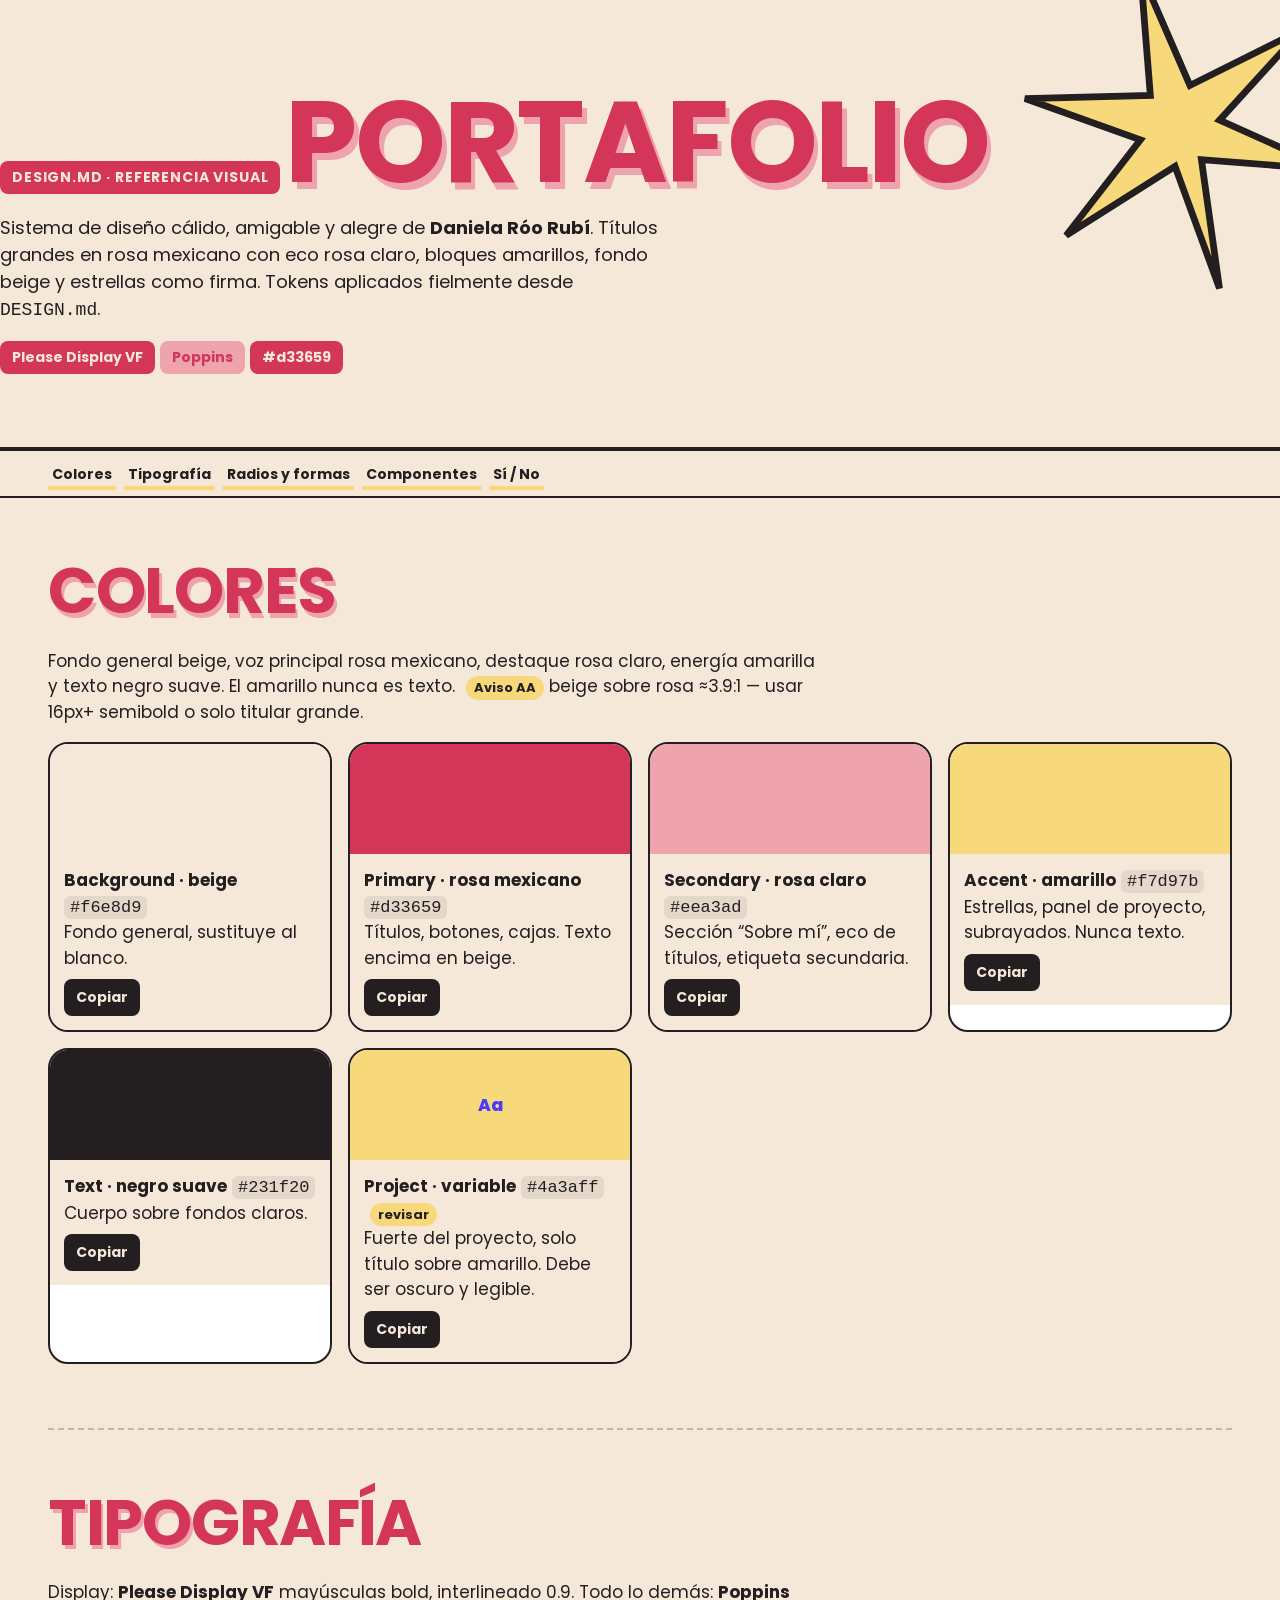
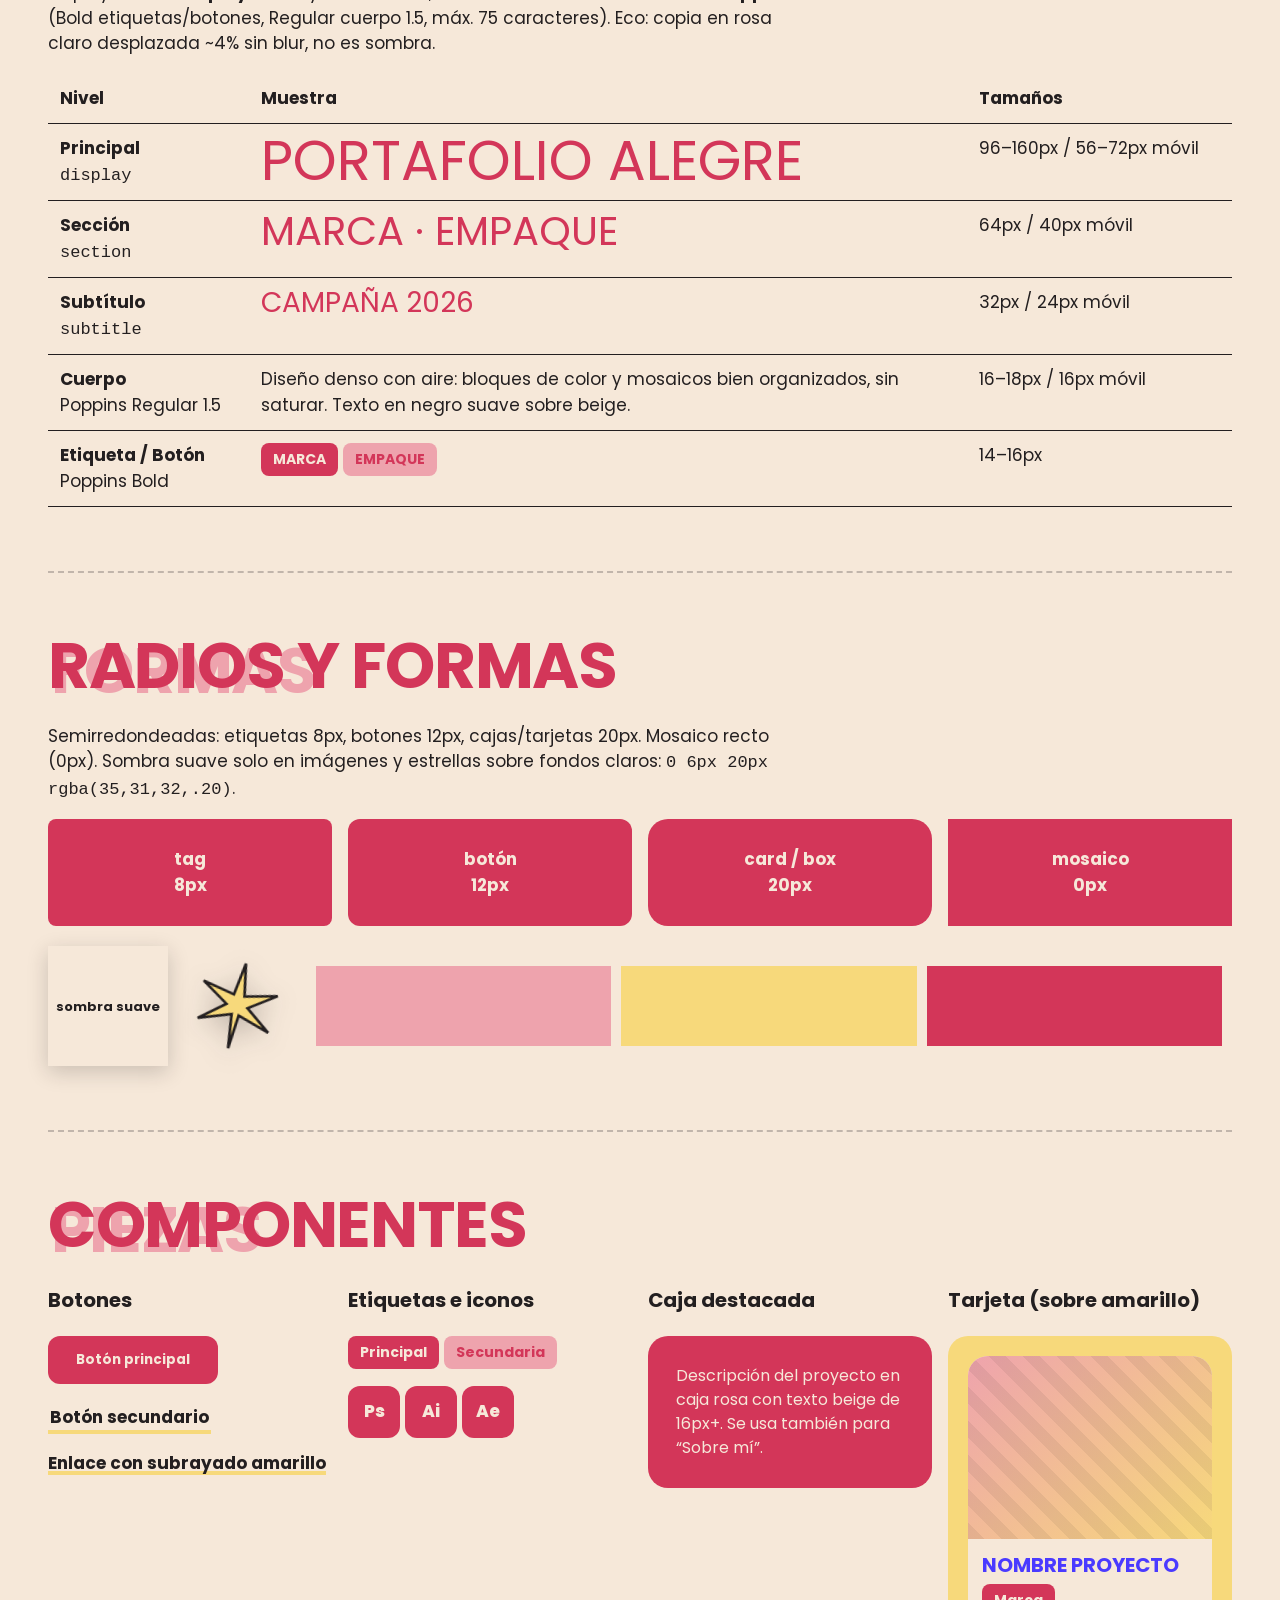
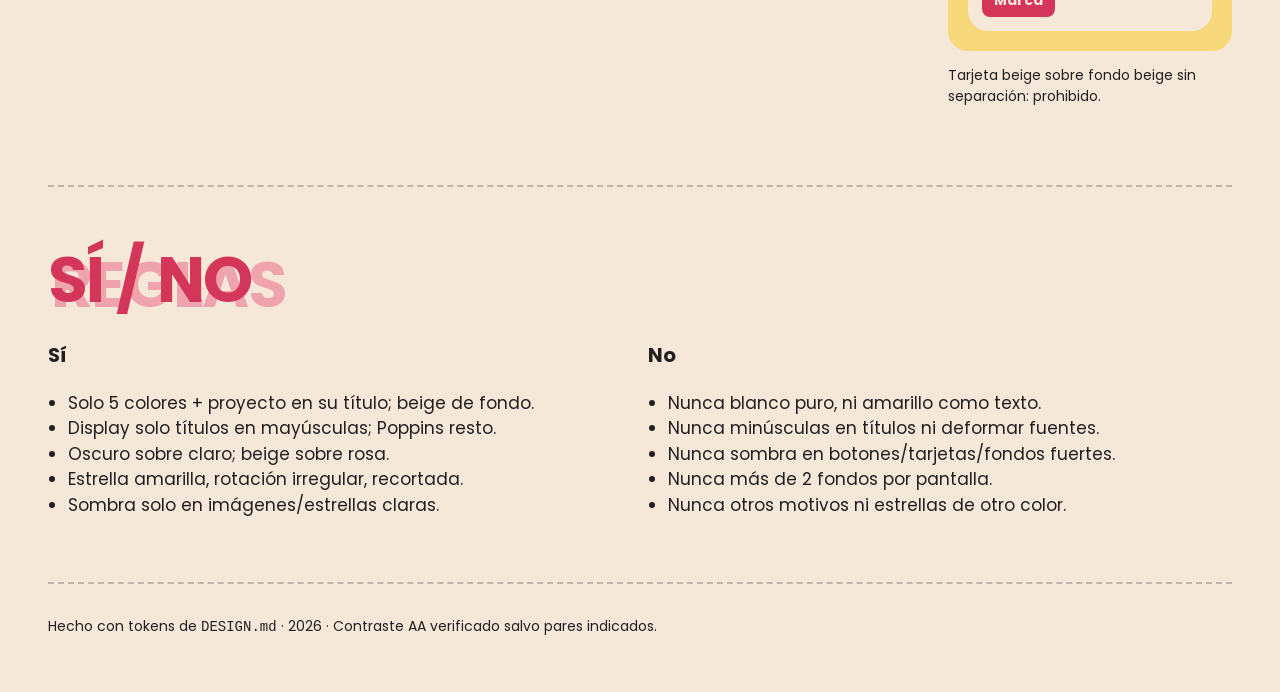
==== design.html @ c42171ff "Primer commit: publicar proyecto" ====
<!DOCTYPE html>
<html lang="es">
<head>
<meta charset="UTF-8">
<meta name="viewport" content="width=device-width, initial-scale=1.0">
<title>Sistema de diseño — Portafolio de Daniela Róo Rubí</title>
<meta name="description" content="Referencia visual del sistema de diseño: colores, tipografía, formas y componentes.">
<link rel="preconnect" href="https://fonts.googleapis.com">
<link rel="preconnect" href="https://fonts.gstatic.com" crossorigin>
<link href="https://fonts.googleapis.com/css2?family=Poppins:wght@400;500;700;800&display=swap" rel="stylesheet">
<style>
:root{
  --colors-background:#f6e8d9;
  --colors-primary:#d33659;
  --colors-secondary:#eea3ad;
  --colors-accent:#f7d97b;
  --colors-text:#231f20;
  --colors-on-primary:#f6e8d9;
  --colors-project:#4a3aff;
  --rounded-tag:8px;
  --rounded-button:12px;
  --rounded-card:20px;
  --rounded-box:20px;
  --shadow-soft:0 6px 20px rgba(35,31,32,.20);
  --font-display:"Please Display VF","Poppins","Arial Black",system-ui,sans-serif;
  --font-body:"Poppins",system-ui,sans-serif;
  --container:1280px;
  --gutter:16px;
}
*{box-sizing:border-box}
html{scroll-behavior:smooth}
body{
  margin:0;background:var(--colors-background);color:var(--colors-text);
  font-family:var(--font-body);font-size:17px;line-height:1.5;
}
.skip{position:absolute;left:-9999px;top:0;background:var(--colors-text);color:var(--colors-background);padding:10px 16px;z-index:99;border-radius:0 0 8px 0}
.skip:focus{left:0}
header.hero{position:relative;overflow:hidden;border-bottom:4px solid var(--colors-text)}
.wrap{max-width:var(--container);margin:0 auto;padding:0 48px}
@media(max-width:768px){.wrap{padding:0 18px}}
.hero-inner{padding:72px 0 56px;position:relative}
.eyebrow{display:inline-block;background:var(--colors-primary);color:var(--colors-on-primary);font-weight:700;font-size:14px;letter-spacing:.06em;text-transform:uppercase;padding:6px 12px;border-radius:var(--rounded-tag)}
h1.display,.display{
  font-family:var(--font-display);font-weight:700;text-transform:uppercase;
  letter-spacing:-.02em;line-height:.9;margin:18px 0 8px;
  font-size:clamp(56px,9vw,128px);color:var(--colors-primary);
  position:relative;display:inline-block;
}
.display[data-echo]::after{
  content:attr(data-echo);position:absolute;left:.04em;top:.06em;
  color:var(--colors-secondary);z-index:-1;aria-hidden:true;
}
.hero h1{z-index:1}
.hero-sub{max-width:60ch;margin:12px 0 0;font-size:18px}
.star-bg{position:absolute;right:-70px;top:-40px;width:340px;height:340px;pointer-events:none;transform:rotate(-14deg)}
@media(max-width:768px){.star-bg{width:180px;height:180px;right:-50px;top:-20px}}
nav.toc{position:sticky;top:0;z-index:20;background:var(--colors-background);border-bottom:2px solid var(--colors-text)}
nav.toc ul{display:flex;gap:8px;flex-wrap:wrap;list-style:none;margin:0;padding:10px 0}
nav.toc a{color:var(--colors-text);font-weight:700;font-size:14px;text-decoration:none;border-bottom:4px solid var(--colors-accent);padding:2px 4px}
nav.toc a:focus-visible,a:focus-visible,button:focus-visible{outline:2px solid var(--colors-text);outline-offset:2px}
main section{padding:64px 0;border-bottom:2px dashed rgba(35,31,32,.25)}
@media(max-width:768px){main section{padding:44px 0}}
h2.sec{font-family:var(--font-display);text-transform:uppercase;line-height:.9;letter-spacing:-.02em;color:var(--colors-primary);font-size:clamp(40px,6vw,64px);margin:0 0 12px;position:relative;display:inline-block}
h2.sec[data-echo]::after{content:attr(data-echo);position:absolute;left:.04em;top:.07em;color:var(--colors-secondary);z-index:-1}
.lead{max-width:70ch}
.grid{display:grid;gap:16px}
.colors-grid{grid-template-columns:repeat(auto-fit,minmax(240px,1fr))}
.swatch{border:2px solid var(--colors-text);border-radius:var(--rounded-card);overflow:hidden;background:#fff}
.swatch .chip{height:110px}
.swatch .meta{padding:14px;background:var(--colors-background)}
.swatch code{background:rgba(35,31,32,.08);padding:2px 6px;border-radius:6px}
.swatch button.copy{margin-top:8px;font:inherit;font-weight:700;font-size:14px;background:var(--colors-text);color:var(--colors-background);border:none;border-radius:8px;padding:8px 12px;cursor:pointer}
.badge{display:inline-block;font-size:13px;font-weight:700;padding:2px 8px;border-radius:20px;margin-left:6px}
.badge.ok{background:#d9f0d0}.badge.warn{background:var(--colors-accent)}
.type-table{width:100%;border-collapse:collapse;background:var(--colors-background)}
.type-table th,.type-table td{text-align:left;padding:12px;border-bottom:1px solid var(--colors-text);vertical-align:top}
.type-demo-display{font-family:var(--font-display);text-transform:uppercase;line-height:.9;color:var(--colors-primary)}
.radii{display:grid;grid-template-columns:repeat(auto-fit,minmax(160px,1fr));gap:16px}
.radius-card{background:var(--colors-primary);color:var(--colors-on-primary);padding:28px 16px;text-align:center;font-weight:700}
.btn{font-family:var(--font-body);font-weight:700;cursor:pointer;border:none;text-decoration:none;display:inline-block}
.btn-primary{background:var(--colors-primary);color:var(--colors-on-primary);padding:14px 28px;border-radius:var(--rounded-button);position:relative;transition:transform 200ms ease}
.btn-primary:hover{transform:scale(1.04)}
.btn-primary:active{transform:scale(.97)}
.btn-primary .mini-star{position:absolute;top:-14px;right:-12px;width:28px;height:28px;transform:scale(0) rotate(0deg);transition:transform 250ms cubic-bezier(.34,1.56,.64,1)}
.btn-primary:hover .mini-star,.btn-primary:focus-visible .mini-star{transform:scale(1) rotate(20deg)}
.btn-secondary{background:transparent;color:var(--colors-text);font-weight:700;box-shadow:inset 0 -4px 0 var(--colors-accent);padding:4px 2px;transition:box-shadow 200ms}
.btn-secondary:hover{box-shadow:inset 0 -1.4em 0 var(--colors-accent)}
.tag{display:inline-block;font-weight:700;font-size:14px;padding:6px 12px;border-radius:var(--rounded-tag)}
.tag-p{background:var(--colors-primary);color:var(--colors-on-primary)}
.tag-s{background:var(--colors-secondary);color:var(--colors-primary)}
.feature{background:var(--colors-primary);color:var(--colors-on-primary);border-radius:var(--rounded-box);padding:28px;font-size:16px}
.prog{display:inline-flex;align-items:center;justify-content:center;width:52px;height:52px;background:var(--colors-primary);color:var(--colors-on-primary);font-weight:800;border-radius:var(--rounded-button)}
.card-demo{background:var(--colors-accent);padding:20px;border-radius:var(--rounded-card)}
.project-card{background:var(--colors-background);border-radius:var(--rounded-card);overflow:hidden;max-width:360px}
.project-card .img{aspect-ratio:4/3;background:linear-gradient(135deg,var(--colors-secondary),var(--colors-accent));overflow:hidden}
.project-card .img span{display:block;width:100%;height:100%;background:repeating-linear-gradient(45deg,rgba(0,0,0,.06) 0 12px,transparent 12px 24px);transition:transform 200ms}
.project-card:hover .img span{transform:scale(1.03)}
.project-card h3{font-family:var(--font-display);text-transform:uppercase;margin:12px 14px 4px;color:var(--colors-project)}
.link-demo{color:var(--colors-text);text-decoration:none;box-shadow:inset 0 -4px 0 var(--colors-accent);font-weight:700}
.shadow-demo{width:120px;height:120px;background:var(--colors-background);box-shadow:var(--shadow-soft);display:grid;place-items:center;font-size:13px;font-weight:700}
.mosaic{display:grid;grid-template-columns:repeat(3,1fr);gap:10px;background:var(--colors-background);padding:10px}
.mosaic div{min-height:80px;background:var(--colors-secondary)}
.dodont{display:grid;grid-template-columns:1fr 1fr;gap:16px}
@media(max-width:768px){.dodont{grid-template-columns:1fr}.type-table thead{display:none}.type-table tr{display:block;margin-bottom:12px}.type-table td{display:block}}
.dodont ul{margin:0;padding-left:20px}
footer{padding:32px 0 64px;font-size:14px}
@media(prefers-reduced-motion:reduce){
  html{scroll-behavior:auto}
  *{transition:none!important;animation:none!important}
  .btn-primary .mini-star{transform:scale(1)}
}
</style>
</head>
<body>
<a class="skip" href="#contenido">Saltar al contenido</a>
<header class="hero">
  <svg class="star-bg" viewBox="0 0 100 100" aria-hidden="true"><path fill="#f7d97b" stroke="#231f20" stroke-width="2" d="M50 2 L56 38 L92 30 L62 50 L90 72 L54 60 L50 98 L46 60 L10 72 L38 50 L8 30 L44 38 Z"/></svg>
  <div class="wrap hero-inner">
    <span class="eyebrow">DESIGN.md · referencia visual</span>
    <h1 class="display" data-echo="PORTAFOLIO">Portafolio</h1>
    <p class="hero-sub">Sistema de diseño cálido, amigable y alegre de <strong>Daniela Róo Rubí</strong>. Títulos grandes en rosa mexicano con eco rosa claro, bloques amarillos, fondo beige y estrellas como firma. Tokens aplicados fielmente desde <code>DESIGN.md</code>.</p>
    <p><span class="tag tag-p">Please Display VF</span> <span class="tag tag-s">Poppins</span> <span class="tag tag-p">#d33659</span></p>
  </div>
</header>
<nav class="toc" aria-label="Secciones del sistema"><div class="wrap"><ul>
<li><a href="#colores">Colores</a></li>
<li><a href="#tipografia">Tipografía</a></li>
<li><a href="#formas">Radios y formas</a></li>
<li><a href="#componentes">Componentes</a></li>
<li><a href="#reglas">Sí / No</a></li>
</ul></div></nav>
<main id="contenido" class="wrap">
<section id="colores" aria-labelledby="t-colores">
<h2 class="sec" id="t-colores" data-echo="COLORES">Colores</h2>
<p class="lead">Fondo general beige, voz principal rosa mexicano, destaque rosa claro, energía amarilla y texto negro suave. El amarillo nunca es texto. <span class="badge warn">Aviso AA</span> beige sobre rosa ≈3.9:1 — usar 16px+ semibold o solo titular grande.</p>
<div class="grid colors-grid">
<article class="swatch"><div class="chip" style="background:#f6e8d9"></div><div class="meta"><strong>Background · beige</strong> <code>#f6e8d9</code><br>Fondo general, sustituye al blanco.<br><button class="copy" data-hex="#f6e8d9">Copiar</button></div></article>
<article class="swatch"><div class="chip" style="background:#d33659"></div><div class="meta"><strong>Primary · rosa mexicano</strong> <code>#d33659</code><br>Títulos, botones, cajas. Texto encima en beige.<br><button class="copy" data-hex="#d33659">Copiar</button></div></article>
<article class="swatch"><div class="chip" style="background:#eea3ad"></div><div class="meta"><strong>Secondary · rosa claro</strong> <code>#eea3ad</code><br>Sección “Sobre mí”, eco de títulos, etiqueta secundaria.<br><button class="copy" data-hex="#eea3ad">Copiar</button></div></article>
<article class="swatch"><div class="chip" style="background:#f7d97b"></div><div class="meta"><strong>Accent · amarillo</strong> <code>#f7d97b</code><br>Estrellas, panel de proyecto, subrayados. Nunca texto.<br><button class="copy" data-hex="#f7d97b">Copiar</button></div></article>
<article class="swatch"><div class="chip" style="background:#231f20"></div><div class="meta"><strong>Text · negro suave</strong> <code>#231f20</code><br>Cuerpo sobre fondos claros.<br><button class="copy" data-hex="#231f20">Copiar</button></div></article>
<article class="swatch"><div class="chip" style="background:#f7d97b;color:#4a3aff;display:grid;place-items:center;font-weight:800">Aa</div><div class="meta"><strong>Project · variable</strong> <code>#4a3aff</code> <span class="badge warn">revisar</span><br>Fuerte del proyecto, solo título sobre amarillo. Debe ser oscuro y legible.<br><button class="copy" data-hex="#4a3aff">Copiar</button></div></article>
</div>
</section>
<section id="tipografia" aria-labelledby="t-tipo">
<h2 class="sec" id="t-tipo" data-echo="TIPO">Tipografía</h2>
<p class="lead">Display: <strong>Please Display VF</strong> mayúsculas bold, interlineado 0.9. Todo lo demás: <strong>Poppins</strong> (Bold etiquetas/botones, Regular cuerpo 1.5, máx. 75 caracteres). Eco: copia en rosa claro desplazada ~4% sin blur, no es sombra.</p>
<table class="type-table">
<thead><tr><th>Nivel</th><th>Muestra</th><th>Tamaños</th></tr></thead>
<tbody>
<tr><td><strong>Principal</strong><br><code>display</code></td><td class="type-demo-display" style="font-size:56px">Portafolio alegre</td><td>96–160px / 56–72px móvil</td></tr>
<tr><td><strong>Sección</strong><br><code>section</code></td><td class="type-demo-display" style="font-size:40px">Marca · Empaque</td><td>64px / 40px móvil</td></tr>
<tr><td><strong>Subtítulo</strong><br><code>subtitle</code></td><td class="type-demo-display" style="font-size:28px">Campaña 2026</td><td>32px / 24px móvil</td></tr>
<tr><td><strong>Cuerpo</strong><br>Poppins Regular 1.5</td><td style="max-width:60ch">Diseño denso con aire: bloques de color y mosaicos bien organizados, sin saturar. Texto en negro suave sobre beige.</td><td>16–18px / 16px móvil</td></tr>
<tr><td><strong>Etiqueta / Botón</strong><br>Poppins Bold</td><td><span class="tag tag-p">MARCA</span> <span class="tag tag-s">EMPAQUE</span></td><td>14–16px</td></tr>
</tbody>
</table>
</section>
<section id="formas" aria-labelledby="t-formas">
<h2 class="sec" id="t-formas" data-echo="FORMAS">Radios y formas</h2>
<p class="lead">Semirredondeadas: etiquetas 8px, botones 12px, cajas/tarjetas 20px. Mosaico recto (0px). Sombra suave solo en imágenes y estrellas sobre fondos claros: <code>0 6px 20px rgba(35,31,32,.20)</code>.</p>
<div class="radii">
<div class="radius-card" style="border-radius:8px">tag<br>8px</div>
<div class="radius-card" style="border-radius:12px">botón<br>12px</div>
<div class="radius-card" style="border-radius:20px">card / box<br>20px</div>
<div class="radius-card" style="border-radius:0">mosaico<br>0px</div>
</div>
<div style="display:flex;gap:24px;flex-wrap:wrap;margin-top:20px;align-items:center">
<div class="shadow-demo">sombra suave</div>
<svg width="90" height="90" viewBox="0 0 100 100" role="img" aria-label="Estrella amarilla, único motivo" style="transform:rotate(12deg);filter:drop-shadow(0 6px 12px rgba(35,31,32,.25))"><path fill="#f7d97b" stroke="#231f20" stroke-width="3" d="M50 2 L56 38 L92 30 L62 50 L90 72 L54 60 L50 98 L46 60 L10 72 L38 50 L8 30 L44 38 Z"/></svg>
<div class="mosaic" style="flex:1;min-width:220px" aria-hidden="true"><div></div><div style="background:#f7d97b"></div><div style="background:#d33659"></div></div>
</div>
</section>
<section id="componentes" aria-labelledby="t-comp">
<h2 class="sec" id="t-comp" data-echo="PIEZAS">Componentes</h2>
<div class="grid" style="grid-template-columns:repeat(auto-fit,minmax(280px,1fr))">
<div>
<h3>Botones</h3>
<p><button class="btn btn-primary">Botón principal<svg class="mini-star" viewBox="0 0 100 100" aria-hidden="true"><path fill="#f7d97b" stroke="#231f20" stroke-width="6" d="M50 2 L56 38 L92 30 L62 50 L90 72 L54 60 L50 98 L46 60 L10 72 L38 50 L8 30 L44 38 Z"/></svg></button></p>
<p><a class="btn btn-secondary" href="#componentes">Botón secundario</a></p>
<p><a class="link-demo" href="#componentes">Enlace con subrayado amarillo</a></p>
</div>
<div>
<h3>Etiquetas e iconos</h3>
<p><span class="tag tag-p">Principal</span> <span class="tag tag-s">Secundaria</span></p>
<p><span class="prog" title="Photoshop">Ps</span> <span class="prog" title="Illustrator">Ai</span> <span class="prog" title="After Effects">Ae</span></p>
</div>
<div>
<h3>Caja destacada</h3>
<div class="feature">Descripción del proyecto en caja rosa con texto beige de 16px+. Se usa también para “Sobre mí”.</div>
</div>
<div>
<h3>Tarjeta (sobre amarillo)</h3>
<div class="card-demo"><article class="project-card"><div class="img"><span></span></div><h3>Nombre proyecto</h3><p style="margin:0 14px 14px"><span class="tag tag-p">Marca</span></p></article></div>
<p style="font-size:14px">Tarjeta beige sobre fondo beige sin separación: prohibido.</p>
</div>
</div>
</section>
<section id="reglas" aria-labelledby="t-reglas">
<h2 class="sec" id="t-reglas" data-echo="REGLAS">Sí / No</h2>
<div class="dodont">
<div><h3>Sí</h3><ul>
<li>Solo 5 colores + proyecto en su título; beige de fondo.</li>
<li>Display solo títulos en mayúsculas; Poppins resto.</li>
<li>Oscuro sobre claro; beige sobre rosa.</li>
<li>Estrella amarilla, rotación irregular, recortada.</li>
<li>Sombra solo en imágenes/estrellas claras.</li>
</ul></div>
<div><h3>No</h3><ul>
<li>Nunca blanco puro, ni amarillo como texto.</li>
<li>Nunca minúsculas en títulos ni deformar fuentes.</li>
<li>Nunca sombra en botones/tarjetas/fondos fuertes.</li>
<li>Nunca más de 2 fondos por pantalla.</li>
<li>Nunca otros motivos ni estrellas de otro color.</li>
</ul></div>
</div>
</section>
</main>
<footer><div class="wrap">Hecho con tokens de <code>DESIGN.md</code> · <span id="year"></span> · Contraste AA verificado salvo pares indicados.</div></footer>
<script>
document.getElementById('year').textContent = new Date().getFullYear();
document.querySelectorAll('.copy').forEach(function(b){
  b.addEventListener('click', async function(){
    var hex = b.getAttribute('data-hex');
    try{ await navigator.clipboard.writeText(hex); b.textContent = 'Copiado '+hex; }
    catch(e){ b.textContent = hex; }
    setTimeout(function(){ b.textContent='Copiar'; },1500);
  });
});
</script>
</body>
</html>
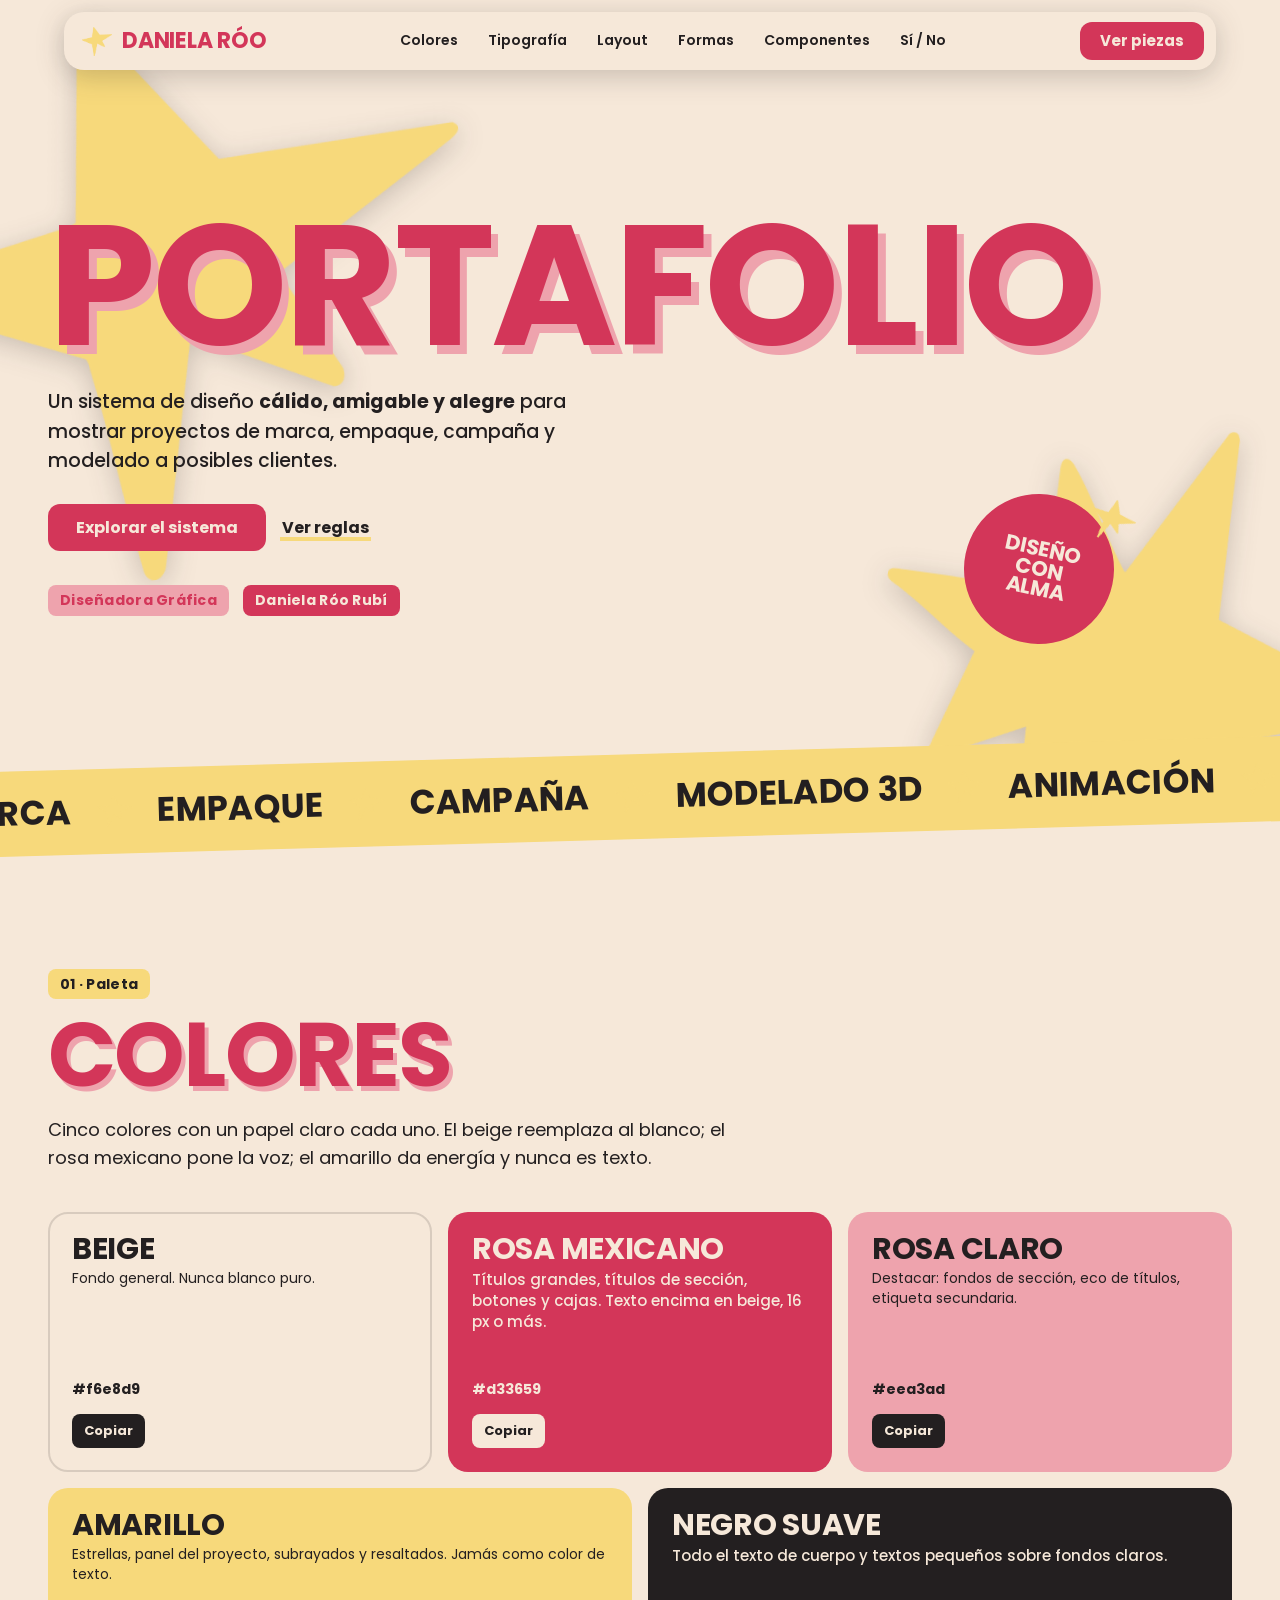
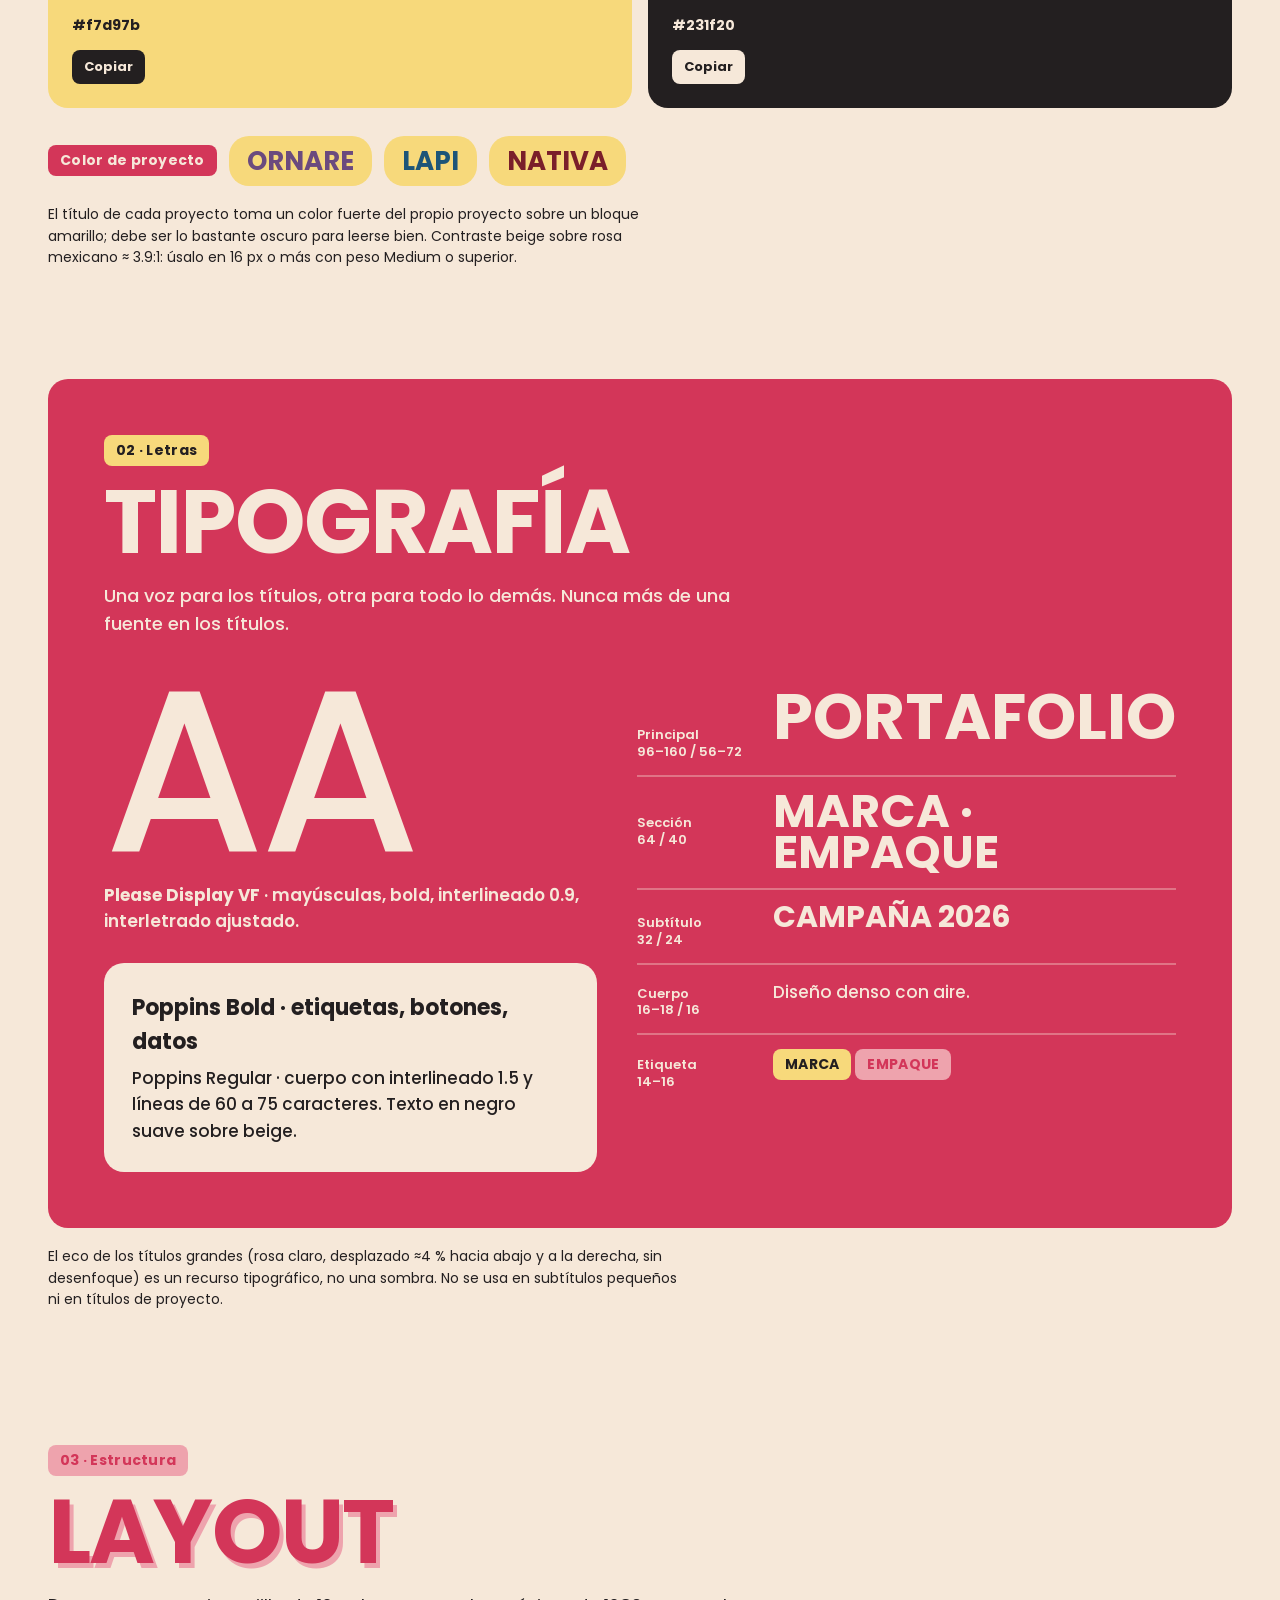
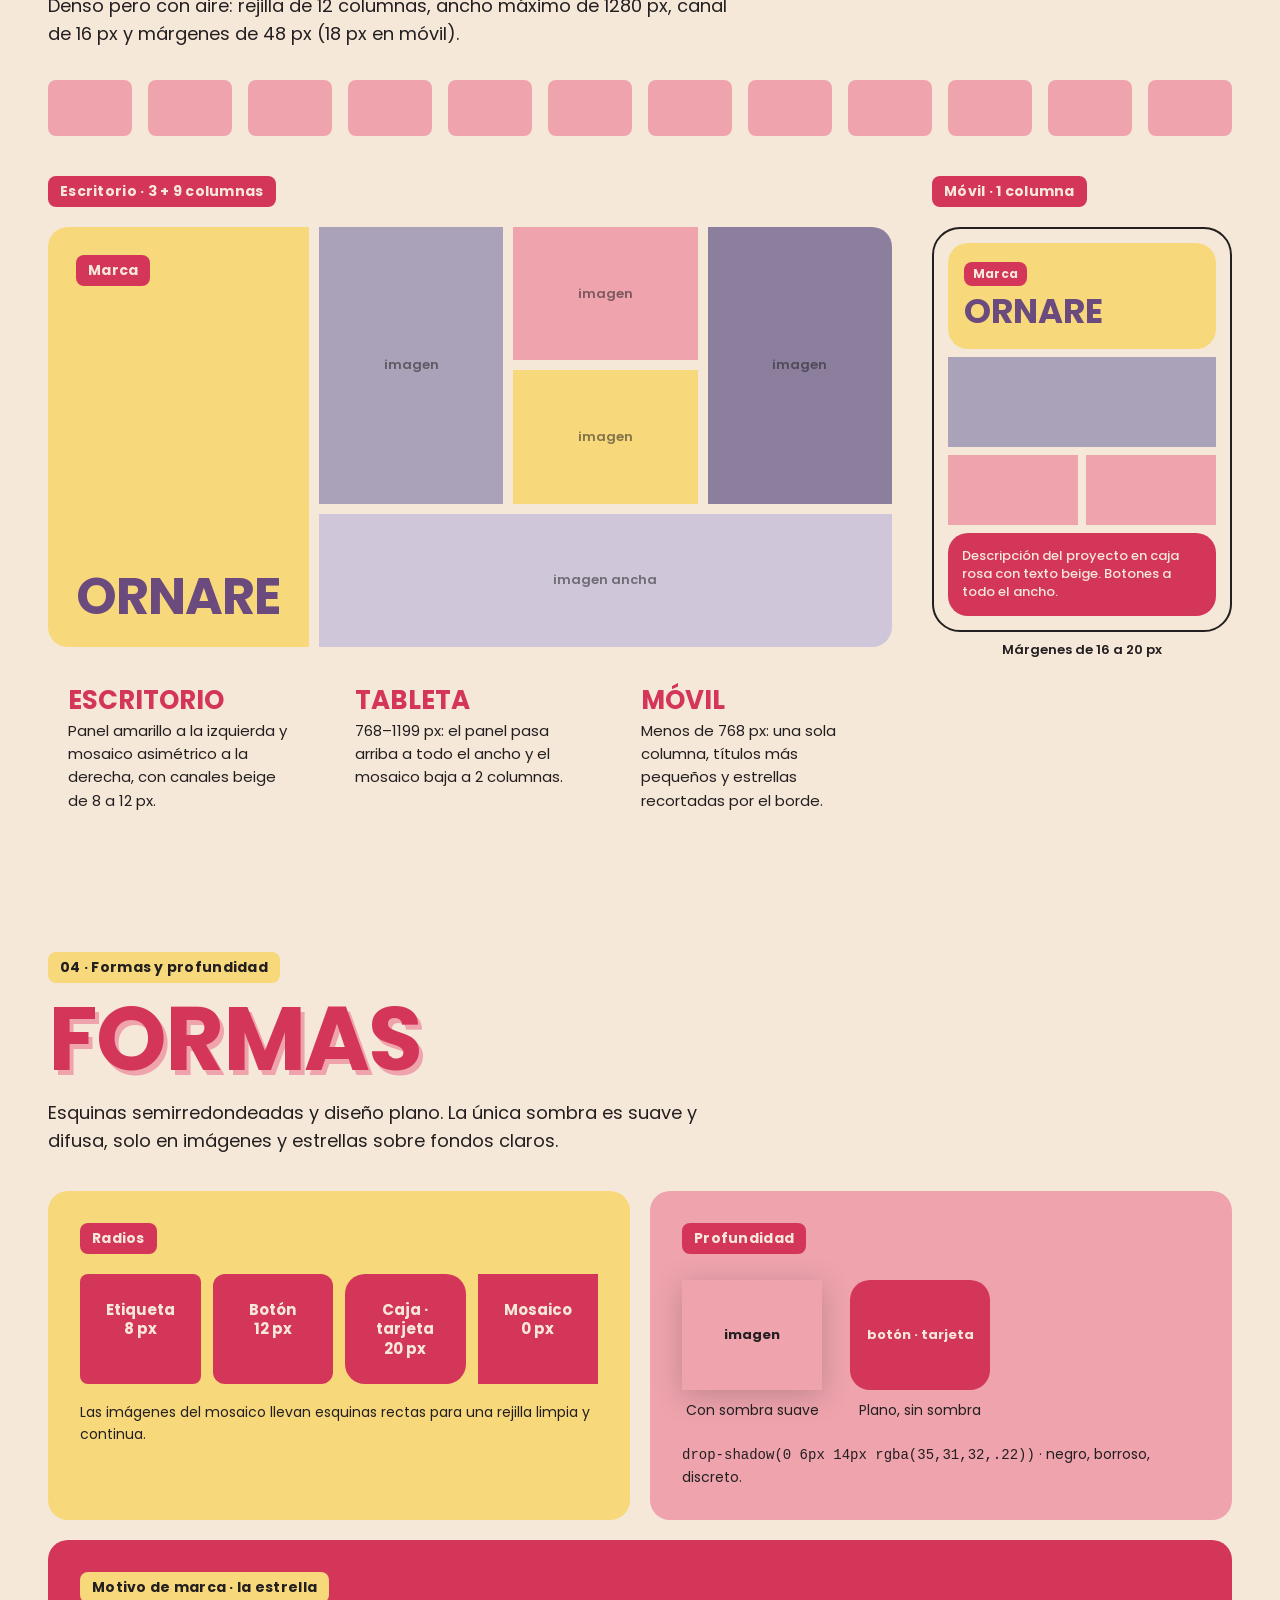
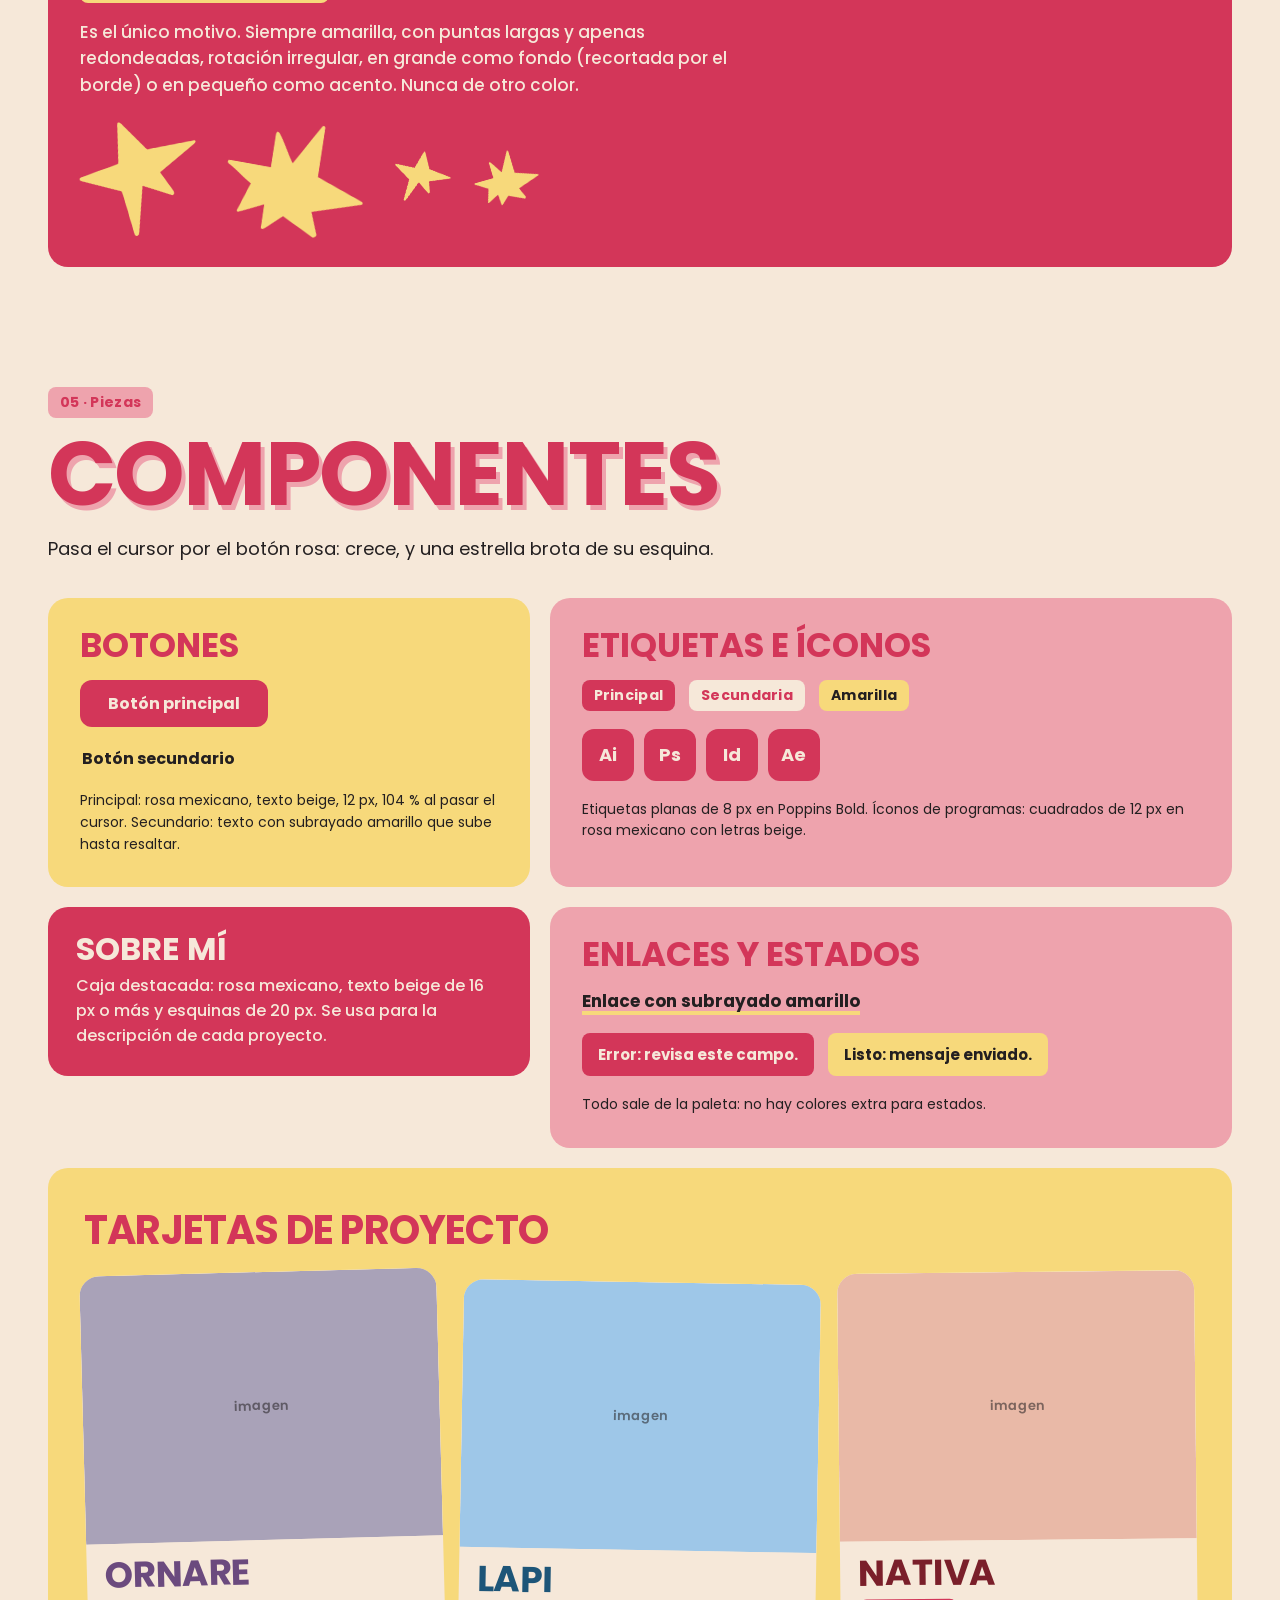
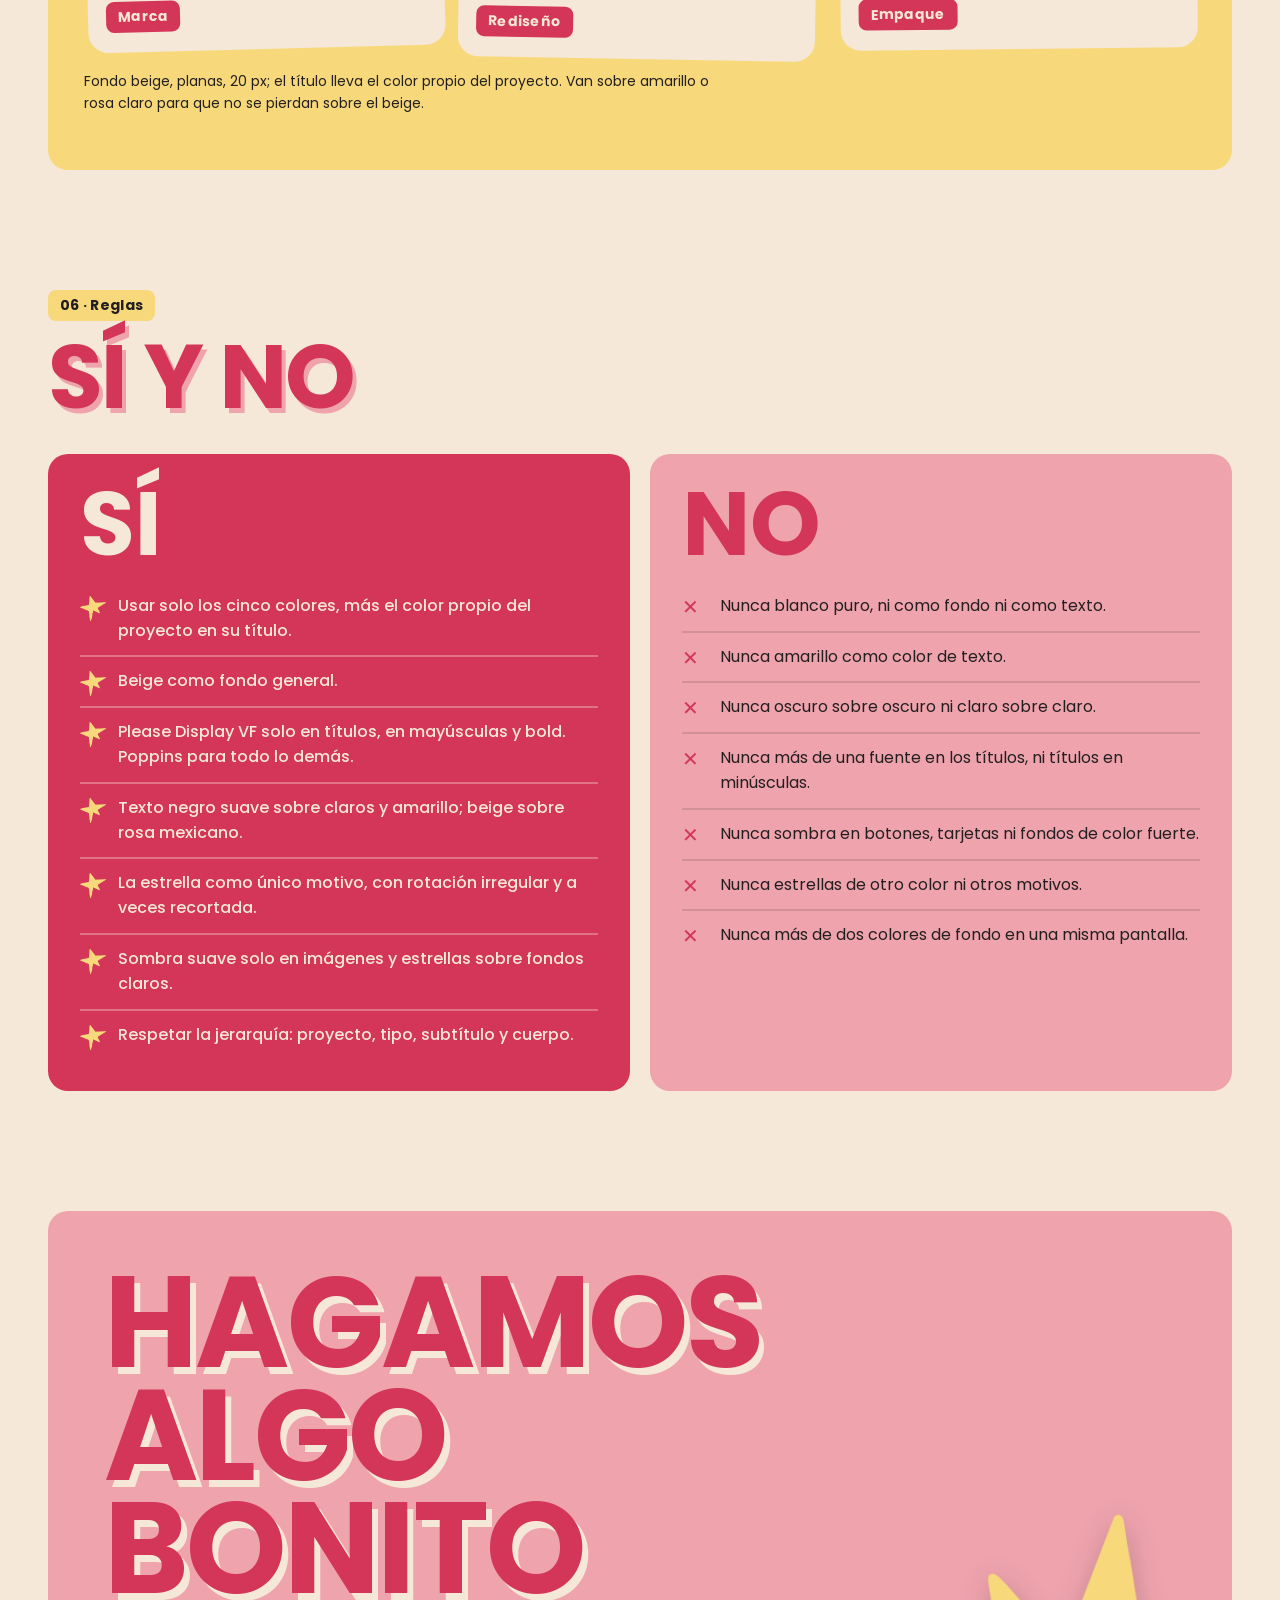
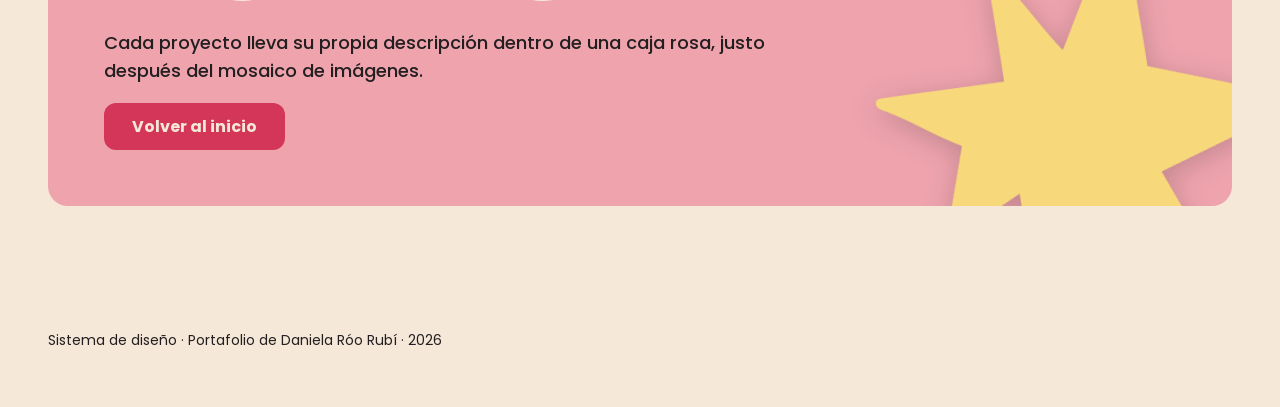
==== commit a68bae86: "Actualizar sistema de diseño con el archivo correcto" ====
--- a/design.html
+++ b/design.html
@@ -4,225 +4,524 @@
 <meta charset="UTF-8">
 <meta name="viewport" content="width=device-width, initial-scale=1.0">
 <title>Sistema de diseño — Portafolio de Daniela Róo Rubí</title>
-<meta name="description" content="Referencia visual del sistema de diseño: colores, tipografía, formas y componentes.">
+<meta name="description" content="Previsualización web del sistema de diseño: colores, tipografía, layout, formas, componentes y reglas.">
 <link rel="preconnect" href="https://fonts.googleapis.com">
 <link rel="preconnect" href="https://fonts.gstatic.com" crossorigin>
-<link href="https://fonts.googleapis.com/css2?family=Poppins:wght@400;500;700;800&display=swap" rel="stylesheet">
+<link href="https://fonts.googleapis.com/css2?family=Poppins:wght@400;500;600;700;800&display=swap" rel="stylesheet">
 <style>
 :root{
-  --colors-background:#f6e8d9;
-  --colors-primary:#d33659;
-  --colors-secondary:#eea3ad;
-  --colors-accent:#f7d97b;
-  --colors-text:#231f20;
-  --colors-on-primary:#f6e8d9;
-  --colors-project:#4a3aff;
-  --rounded-tag:8px;
-  --rounded-button:12px;
-  --rounded-card:20px;
-  --rounded-box:20px;
-  --shadow-soft:0 6px 20px rgba(35,31,32,.20);
-  --font-display:"Please Display VF","Poppins","Arial Black",system-ui,sans-serif;
-  --font-body:"Poppins",system-ui,sans-serif;
-  --container:1280px;
-  --gutter:16px;
+  --beige:#f6e8d9;
+  --rosa:#d33659;
+  --rosa-claro:#eea3ad;
+  --amarillo:#f7d97b;
+  --tinta:#231f20;
+  --r-tag:8px;
+  --r-btn:12px;
+  --r-box:20px;
+  --sombra:drop-shadow(0 6px 14px rgba(35,31,32,.22));
+  --f-display:"Please Display VF","Please Display","Poppins","Arial Black",system-ui,sans-serif;
+  --f-body:"Poppins",system-ui,sans-serif;
+  --star1:url("[data-uri]");
+  --star2:url("[data-uri]");
 }
 *{box-sizing:border-box}
 html{scroll-behavior:smooth}
-body{
-  margin:0;background:var(--colors-background);color:var(--colors-text);
-  font-family:var(--font-body);font-size:17px;line-height:1.5;
-}
-.skip{position:absolute;left:-9999px;top:0;background:var(--colors-text);color:var(--colors-background);padding:10px 16px;z-index:99;border-radius:0 0 8px 0}
+body{margin:0;background:var(--beige);color:var(--tinta);font-family:var(--f-body);font-size:17px;line-height:1.55;overflow-x:hidden}
+img,svg{max-width:100%}
+.wrap{max-width:1280px;margin:0 auto;padding:0 48px}
+@media(max-width:768px){.wrap{padding:0 18px}}
+
+/* ---------- Tipografía base ---------- */
+.display{font-family:var(--f-display);font-weight:700;text-transform:uppercase;letter-spacing:-.02em;line-height:.9;margin:0}
+/* Eco: copia rosa claro desplazada ~4 % detrás del título (text-shadow sin blur: siempre coincide con el texto) */
+.echo{color:var(--rosa);text-shadow:.045em .055em 0 var(--rosa-claro)}
+.skip{position:absolute;left:-9999px;top:0;background:var(--tinta);color:var(--beige);padding:10px 16px;z-index:99;border-radius:0 0 8px 0}
 .skip:focus{left:0}
-header.hero{position:relative;overflow:hidden;border-bottom:4px solid var(--colors-text)}
-.wrap{max-width:var(--container);margin:0 auto;padding:0 48px}
-@media(max-width:768px){.wrap{padding:0 18px}}
-.hero-inner{padding:72px 0 56px;position:relative}
-.eyebrow{display:inline-block;background:var(--colors-primary);color:var(--colors-on-primary);font-weight:700;font-size:14px;letter-spacing:.06em;text-transform:uppercase;padding:6px 12px;border-radius:var(--rounded-tag)}
-h1.display,.display{
-  font-family:var(--font-display);font-weight:700;text-transform:uppercase;
-  letter-spacing:-.02em;line-height:.9;margin:18px 0 8px;
-  font-size:clamp(56px,9vw,128px);color:var(--colors-primary);
-  position:relative;display:inline-block;
-}
-.display[data-echo]::after{
-  content:attr(data-echo);position:absolute;left:.04em;top:.06em;
-  color:var(--colors-secondary);z-index:-1;aria-hidden:true;
-}
-.hero h1{z-index:1}
-.hero-sub{max-width:60ch;margin:12px 0 0;font-size:18px}
-.star-bg{position:absolute;right:-70px;top:-40px;width:340px;height:340px;pointer-events:none;transform:rotate(-14deg)}
-@media(max-width:768px){.star-bg{width:180px;height:180px;right:-50px;top:-20px}}
-nav.toc{position:sticky;top:0;z-index:20;background:var(--colors-background);border-bottom:2px solid var(--colors-text)}
-nav.toc ul{display:flex;gap:8px;flex-wrap:wrap;list-style:none;margin:0;padding:10px 0}
-nav.toc a{color:var(--colors-text);font-weight:700;font-size:14px;text-decoration:none;border-bottom:4px solid var(--colors-accent);padding:2px 4px}
-nav.toc a:focus-visible,a:focus-visible,button:focus-visible{outline:2px solid var(--colors-text);outline-offset:2px}
-main section{padding:64px 0;border-bottom:2px dashed rgba(35,31,32,.25)}
-@media(max-width:768px){main section{padding:44px 0}}
-h2.sec{font-family:var(--font-display);text-transform:uppercase;line-height:.9;letter-spacing:-.02em;color:var(--colors-primary);font-size:clamp(40px,6vw,64px);margin:0 0 12px;position:relative;display:inline-block}
-h2.sec[data-echo]::after{content:attr(data-echo);position:absolute;left:.04em;top:.07em;color:var(--colors-secondary);z-index:-1}
-.lead{max-width:70ch}
-.grid{display:grid;gap:16px}
-.colors-grid{grid-template-columns:repeat(auto-fit,minmax(240px,1fr))}
-.swatch{border:2px solid var(--colors-text);border-radius:var(--rounded-card);overflow:hidden;background:#fff}
-.swatch .chip{height:110px}
-.swatch .meta{padding:14px;background:var(--colors-background)}
-.swatch code{background:rgba(35,31,32,.08);padding:2px 6px;border-radius:6px}
-.swatch button.copy{margin-top:8px;font:inherit;font-weight:700;font-size:14px;background:var(--colors-text);color:var(--colors-background);border:none;border-radius:8px;padding:8px 12px;cursor:pointer}
-.badge{display:inline-block;font-size:13px;font-weight:700;padding:2px 8px;border-radius:20px;margin-left:6px}
-.badge.ok{background:#d9f0d0}.badge.warn{background:var(--colors-accent)}
-.type-table{width:100%;border-collapse:collapse;background:var(--colors-background)}
-.type-table th,.type-table td{text-align:left;padding:12px;border-bottom:1px solid var(--colors-text);vertical-align:top}
-.type-demo-display{font-family:var(--font-display);text-transform:uppercase;line-height:.9;color:var(--colors-primary)}
-.radii{display:grid;grid-template-columns:repeat(auto-fit,minmax(160px,1fr));gap:16px}
-.radius-card{background:var(--colors-primary);color:var(--colors-on-primary);padding:28px 16px;text-align:center;font-weight:700}
-.btn{font-family:var(--font-body);font-weight:700;cursor:pointer;border:none;text-decoration:none;display:inline-block}
-.btn-primary{background:var(--colors-primary);color:var(--colors-on-primary);padding:14px 28px;border-radius:var(--rounded-button);position:relative;transition:transform 200ms ease}
-.btn-primary:hover{transform:scale(1.04)}
-.btn-primary:active{transform:scale(.97)}
-.btn-primary .mini-star{position:absolute;top:-14px;right:-12px;width:28px;height:28px;transform:scale(0) rotate(0deg);transition:transform 250ms cubic-bezier(.34,1.56,.64,1)}
-.btn-primary:hover .mini-star,.btn-primary:focus-visible .mini-star{transform:scale(1) rotate(20deg)}
-.btn-secondary{background:transparent;color:var(--colors-text);font-weight:700;box-shadow:inset 0 -4px 0 var(--colors-accent);padding:4px 2px;transition:box-shadow 200ms}
-.btn-secondary:hover{box-shadow:inset 0 -1.4em 0 var(--colors-accent)}
-.tag{display:inline-block;font-weight:700;font-size:14px;padding:6px 12px;border-radius:var(--rounded-tag)}
-.tag-p{background:var(--colors-primary);color:var(--colors-on-primary)}
-.tag-s{background:var(--colors-secondary);color:var(--colors-primary)}
-.feature{background:var(--colors-primary);color:var(--colors-on-primary);border-radius:var(--rounded-box);padding:28px;font-size:16px}
-.prog{display:inline-flex;align-items:center;justify-content:center;width:52px;height:52px;background:var(--colors-primary);color:var(--colors-on-primary);font-weight:800;border-radius:var(--rounded-button)}
-.card-demo{background:var(--colors-accent);padding:20px;border-radius:var(--rounded-card)}
-.project-card{background:var(--colors-background);border-radius:var(--rounded-card);overflow:hidden;max-width:360px}
-.project-card .img{aspect-ratio:4/3;background:linear-gradient(135deg,var(--colors-secondary),var(--colors-accent));overflow:hidden}
-.project-card .img span{display:block;width:100%;height:100%;background:repeating-linear-gradient(45deg,rgba(0,0,0,.06) 0 12px,transparent 12px 24px);transition:transform 200ms}
-.project-card:hover .img span{transform:scale(1.03)}
-.project-card h3{font-family:var(--font-display);text-transform:uppercase;margin:12px 14px 4px;color:var(--colors-project)}
-.link-demo{color:var(--colors-text);text-decoration:none;box-shadow:inset 0 -4px 0 var(--colors-accent);font-weight:700}
-.shadow-demo{width:120px;height:120px;background:var(--colors-background);box-shadow:var(--shadow-soft);display:grid;place-items:center;font-size:13px;font-weight:700}
-.mosaic{display:grid;grid-template-columns:repeat(3,1fr);gap:10px;background:var(--colors-background);padding:10px}
-.mosaic div{min-height:80px;background:var(--colors-secondary)}
-.dodont{display:grid;grid-template-columns:1fr 1fr;gap:16px}
-@media(max-width:768px){.dodont{grid-template-columns:1fr}.type-table thead{display:none}.type-table tr{display:block;margin-bottom:12px}.type-table td{display:block}}
-.dodont ul{margin:0;padding-left:20px}
-footer{padding:32px 0 64px;font-size:14px}
-@media(prefers-reduced-motion:reduce){
-  html{scroll-behavior:auto}
-  *{transition:none!important;animation:none!important}
-  .btn-primary .mini-star{transform:scale(1)}
-}
+a:focus-visible,button:focus-visible{outline:2px solid var(--tinta);outline-offset:2px}
+
+/* ---------- Estrellas (imágenes originales) ---------- */
+.star{position:absolute;background-repeat:no-repeat;background-size:contain;background-position:center;pointer-events:none}
+.s1{background-image:var(--star1);aspect-ratio:700/668}
+.s2{background-image:var(--star2);aspect-ratio:700/560}
+.on-light{filter:var(--sombra)}
+
+/* ---------- Navegación ---------- */
+.nav{position:sticky;top:12px;z-index:30;max-width:1184px;margin:12px auto 0;padding:0 16px}
+.nav-in{display:flex;align-items:center;gap:20px;background:var(--beige);border-radius:var(--r-box);padding:10px 12px 10px 18px;filter:var(--sombra)}
+.logo{display:flex;align-items:center;gap:10px;font-family:var(--f-display);font-weight:700;text-transform:uppercase;font-size:22px;color:var(--rosa);text-decoration:none;letter-spacing:-.01em;line-height:1}
+.logo i{display:block;width:30px;height:29px;background:var(--star1) center/contain no-repeat}
+.nav ul{display:flex;gap:6px;list-style:none;margin:0 auto;padding:0}
+.nav ul a{display:block;padding:6px 12px;border-radius:var(--r-tag);color:var(--tinta);font-weight:600;font-size:14px;text-decoration:none;box-shadow:inset 0 -4px 0 transparent;transition:box-shadow .2s}
+.nav ul a:hover{box-shadow:inset 0 -1.5em 0 var(--amarillo)}
+@media(max-width:900px){.nav ul{display:none}.nav-in{justify-content:space-between}}
+
+/* ---------- Botones ---------- */
+.btn{font-family:var(--f-body);font-weight:700;font-size:16px;cursor:pointer;border:none;text-decoration:none;display:inline-block;line-height:1.2}
+.btn-p{position:relative;background:var(--rosa);color:var(--beige);padding:14px 28px;border-radius:var(--r-btn);transition:transform .2s ease}
+.btn-p:hover{transform:scale(1.04)}
+.btn-p:active{transform:scale(.97)}
+.btn-p .pop{position:absolute;top:-16px;right:-14px;width:32px;height:31px;background:var(--star1) center/contain no-repeat;transform:scale(0) rotate(0);transition:transform .25s cubic-bezier(.34,1.56,.64,1)}
+.btn-p:hover .pop,.btn-p:focus-visible .pop{transform:scale(1) rotate(20deg)}
+.btn-s{background:transparent;color:var(--tinta);padding:4px 2px;box-shadow:inset 0 -4px 0 var(--amarillo);transition:box-shadow .2s}
+.btn-s:hover{box-shadow:inset 0 -1.5em 0 var(--amarillo)}
+.btn-sm{padding:10px 20px;font-size:15px}
+
+/* ---------- Etiquetas ---------- */
+.tag{display:inline-block;font-weight:700;font-size:14px;line-height:1.2;padding:7px 12px;border-radius:var(--r-tag);letter-spacing:.02em}
+.tag-p{background:var(--rosa);color:var(--beige)}
+.tag-s{background:var(--rosa-claro);color:var(--rosa)}
+.tag-y{background:var(--amarillo);color:var(--tinta)}
+
+/* ---------- Hero ---------- */
+.hero{position:relative;overflow:hidden;margin-top:-76px;padding:150px 0 90px;min-height:760px;display:flex;align-items:center}
+.hero .s1{width:min(46vw,640px);left:-9vw;top:20px;transform:rotate(-6deg)}
+.hero .s2{width:min(40vw,560px);right:-9vw;bottom:-6vw;transform:rotate(8deg)}
+.hero-in{position:relative;z-index:2;width:100%}
+.hero h1{font-size:clamp(64px,13.4vw,200px);line-height:.88;margin:18px 0 26px}
+.hero p.lead{max-width:46ch;font-size:19px;margin:0 0 28px;font-weight:500}
+.row{display:flex;flex-wrap:wrap;gap:14px;align-items:center}
+.sticker{position:absolute;right:13%;top:500px;z-index:3;width:150px;height:150px;border-radius:50%;background:var(--rosa);color:var(--beige);display:grid;place-items:center;text-align:center;font-family:var(--f-display);font-weight:700;text-transform:uppercase;font-size:21px;line-height:.95;padding:20px;transform:rotate(12deg)}
+.sticker::after{content:"";position:absolute;right:-8px;top:-8px;width:44px;height:42px;background:var(--star1) center/contain no-repeat;transform:rotate(18deg)}
+@media(max-width:900px){.hero h1{font-size:12vw}.hero{padding:130px 0 170px;min-height:0}.sticker{width:110px;height:110px;font-size:16px;top:auto;bottom:24px;right:14px}.hero .s1{width:70vw;left:-22vw}.hero .s2{width:60vw;right:-22vw;bottom:-14vw}}
+
+/* ---------- Cinta amarilla (estilo ribbon) ---------- */
+.ribbon-wrap{overflow:hidden;position:relative;z-index:4;padding:34px 0;margin-top:-34px}
+.ribbon{background:var(--amarillo);transform:rotate(-1.6deg);margin:0 -60px;padding:16px 0;overflow:hidden}
+.ribbon-track{display:flex;width:max-content;animation:run 32s linear infinite}
+.ribbon span{font-family:var(--f-display);font-weight:700;text-transform:uppercase;font-size:34px;letter-spacing:.01em;color:var(--tinta);white-space:nowrap;display:flex;align-items:center;gap:26px;padding-right:26px}
+.ribbon span i{display:block;width:34px;height:33px;background:var(--star1) center/contain no-repeat;transform:rotate(12deg)}
+@keyframes run{to{transform:translateX(-50%)}}
+
+/* ---------- Secciones ---------- */
+section{padding:96px 0;position:relative}
+@media(max-width:768px){section{padding:64px 0}}
+.kicker{margin-bottom:16px}
+h2.sec{font-size:clamp(44px,7vw,92px);margin:0 0 20px}
+.lead{max-width:62ch;font-size:18px}
+.block{border-radius:var(--r-box);padding:56px}
+@media(max-width:768px){.block{padding:28px 20px}}
+.on-rosa{background:var(--rosa);color:var(--beige)}
+.on-rosa p,.on-rosa li{font-weight:500}
+.on-rosa h2.sec{color:var(--beige);text-shadow:none}
+.on-amarillo{background:var(--amarillo)}
+.on-rosaclaro{background:var(--rosa-claro)}
+
+/* ---------- Colores ---------- */
+.palette{display:grid;grid-template-columns:repeat(6,1fr);gap:16px;margin-top:40px}
+.tile{border-radius:var(--r-box);padding:24px;min-height:220px;display:flex;flex-direction:column;justify-content:space-between;position:relative;transition:transform .2s}
+.tile:hover{transform:rotate(-1.2deg) translateY(-4px)}
+.tile h3{font-family:var(--f-display);text-transform:uppercase;font-size:30px;line-height:.92;margin:0 0 6px;letter-spacing:-.01em}
+.tile p{margin:0;font-size:14px;line-height:1.4}
+.tile code{font-family:var(--f-body);font-weight:700;font-size:14px}
+.tile .copy{align-self:flex-start;margin-top:12px;font:inherit;font-weight:700;font-size:13px;border:none;border-radius:var(--r-tag);padding:7px 12px;cursor:pointer}
+.t-beige{grid-column:span 2;background:var(--beige);color:var(--tinta);outline:2px solid rgba(35,31,32,.14);outline-offset:-2px}
+.t-rosa{grid-column:span 2;background:var(--rosa);color:var(--beige);min-height:260px}
+.t-claro{grid-column:span 2;background:var(--rosa-claro);color:var(--tinta)}
+.t-amarillo{grid-column:span 3;background:var(--amarillo);color:var(--tinta)}
+.t-tinta{grid-column:span 3;background:var(--tinta);color:var(--beige)}
+.t-beige .copy,.t-claro .copy,.t-amarillo .copy{background:var(--tinta);color:var(--beige)}
+.t-rosa .copy,.t-tinta .copy{background:var(--beige);color:var(--tinta)}
+.t-rosa p,.t-tinta p{font-weight:500;font-size:15px}
+.projects-colors{display:flex;gap:12px;flex-wrap:wrap;margin-top:28px;align-items:center}
+.pc{display:flex;align-items:center;gap:10px;background:var(--amarillo);border-radius:var(--r-box);padding:12px 18px;font-family:var(--f-display);text-transform:uppercase;font-weight:700;font-size:26px;line-height:1}
+.note{font-size:14px;margin-top:18px;max-width:70ch}
+@media(max-width:900px){.palette{grid-template-columns:repeat(2,1fr)}.t-beige,.t-rosa,.t-claro,.t-amarillo,.t-tinta{grid-column:span 1}.t-rosa{grid-column:span 2}}
+@media(max-width:520px){.palette{grid-template-columns:1fr}.t-rosa{grid-column:span 1}}
+
+/* ---------- Tipografía ---------- */
+.type-grid{display:grid;grid-template-columns:1.1fr 1fr;gap:40px;margin-top:36px;align-items:start}
+.specimen{font-family:var(--f-display);font-weight:700;text-transform:uppercase;line-height:.85;letter-spacing:-.02em;font-size:clamp(120px,18vw,260px);color:var(--beige);margin:0}
+.scale{list-style:none;margin:0;padding:0}
+.scale li{display:grid;grid-template-columns:120px 1fr;gap:16px;align-items:baseline;padding:14px 0;border-bottom:2px solid rgba(246,232,217,.35)}
+.scale li:last-child{border-bottom:none}
+.scale small{font-size:13px;font-weight:600;line-height:1.3}
+.scale .d{font-family:var(--f-display);font-weight:700;text-transform:uppercase;line-height:.9;color:var(--beige)}
+.poppins-demo{background:var(--beige);color:var(--tinta);border-radius:var(--r-box);padding:28px;margin-top:28px}
+.poppins-demo b{font-weight:700}
+@media(max-width:900px){.type-grid{grid-template-columns:1fr}.scale li{grid-template-columns:1fr;gap:4px}}
+
+/* ---------- Layout ---------- */
+.cols12{display:grid;grid-template-columns:repeat(12,1fr);gap:16px;margin:32px 0}
+.cols12 div{height:56px;background:var(--rosa-claro);border-radius:var(--r-tag)}
+.proj{display:grid;grid-template-columns:3fr 9fr;gap:10px;margin-top:20px}
+.proj-panel{background:var(--amarillo);padding:28px;display:flex;flex-direction:column;justify-content:space-between;min-height:420px;border-radius:var(--r-box) 0 0 var(--r-box)}
+.proj-panel h3{font-size:clamp(34px,4vw,58px);color:#6b4a7e}
+.mosaic{display:grid;grid-template-columns:repeat(6,1fr);grid-template-rows:repeat(3,1fr);gap:10px;min-height:420px}
+.mosaic div{display:grid;place-items:center;font-size:13px;font-weight:600;color:rgba(35,31,32,.55);border-radius:0}
+.m1{grid-column:span 2;grid-row:span 2;background:#a9a2b8}
+.m2{grid-column:span 2;background:var(--rosa-claro)}
+.m3{grid-column:span 2;grid-row:span 2;background:#8c7f9e}
+.m4{grid-column:span 2;background:var(--amarillo)}
+.m5{grid-column:span 6;background:#cfc7d9}
+.mosaic div:nth-child(3){border-radius:0 var(--r-box) 0 0}
+.mosaic div:last-child{border-radius:0 0 var(--r-box) 0}
+.layout-grid{display:grid;grid-template-columns:1fr 300px;gap:40px;align-items:start;margin-top:40px}
+.phone{border:2px solid var(--tinta);border-radius:28px;padding:14px;background:var(--beige);display:flex;flex-direction:column;gap:8px}
+.phone .p-panel{background:var(--amarillo);padding:16px;border-radius:var(--r-box)}
+.phone .p-panel h4{font-family:var(--f-display);text-transform:uppercase;font-size:34px;line-height:.9;margin:0 0 6px;color:#6b4a7e}
+.phone .p-img{height:90px;background:#a9a2b8}
+.phone .p-two{display:grid;grid-template-columns:1fr 1fr;gap:8px}
+.phone .p-two div{height:70px;background:var(--rosa-claro)}
+.phone .p-box{background:var(--rosa);color:var(--beige);border-radius:var(--r-box);padding:14px;font-size:13px;font-weight:500;line-height:1.4}
+.pcap{font-size:13px;font-weight:600;margin:8px 0 0;text-align:center}
+.bp{display:grid;grid-template-columns:repeat(3,1fr);gap:16px;margin-top:20px}
+.bp div{background:var(--beige);border-radius:var(--r-box);padding:20px}
+.bp b{font-family:var(--f-display);text-transform:uppercase;font-size:26px;display:block;line-height:1;color:var(--rosa);margin-bottom:6px}
+.bp p{margin:0;font-size:15px}
+@media(max-width:900px){.layout-grid{grid-template-columns:1fr}.phone{max-width:300px}.bp{grid-template-columns:1fr}.proj{grid-template-columns:1fr}.proj-panel{border-radius:var(--r-box) var(--r-box) 0 0;min-height:0;gap:24px}.mosaic{grid-template-columns:repeat(2,1fr);grid-template-rows:none;grid-auto-rows:110px;min-height:0}.m1,.m2,.m3,.m4,.m5{grid-column:span 1;grid-row:span 1}.m5{grid-column:span 2}.mosaic div:nth-child(3){border-radius:0}.mosaic div:last-child{border-radius:0 0 var(--r-box) var(--r-box)}.cols12{gap:6px}}
+
+/* ---------- Formas y profundidad ---------- */
+.shapes{display:grid;grid-template-columns:1fr 1fr;gap:20px;margin-top:36px}
+.card{border-radius:var(--r-box);padding:32px;position:relative;overflow:hidden}
+.radii{display:grid;grid-template-columns:repeat(4,1fr);gap:12px;margin-top:20px}
+.radii div{background:var(--rosa);color:var(--beige);text-align:center;padding:26px 8px;font-weight:700;font-size:15px;line-height:1.3}
+.depth{display:flex;gap:28px;flex-wrap:wrap;align-items:center;margin-top:22px;min-height:150px}
+.img-ph{width:140px;height:110px;background:var(--rosa-claro);display:grid;place-items:center;font-size:13px;font-weight:700;filter:var(--sombra)}
+.flat-ph{width:140px;height:110px;background:var(--rosa);color:var(--beige);display:grid;place-items:center;font-size:13px;font-weight:700;border-radius:var(--r-box)}
+.star-demo{position:relative;width:120px;height:115px}
+.star-demo .star{inset:0;width:100%;height:100%}
+.stars-row{display:flex;gap:26px;align-items:center;flex-wrap:wrap;margin-top:22px}
+.stars-row .star{position:relative;display:block}
+@media(max-width:900px){.shapes{grid-template-columns:1fr}.radii{grid-template-columns:repeat(2,1fr)}}
+
+/* ---------- Componentes ---------- */
+.comp-grid{display:grid;grid-template-columns:repeat(12,1fr);gap:20px;margin-top:36px}
+.c-botones{grid-column:span 5}
+.c-tags{grid-column:span 7}
+.c-feature{grid-column:span 5}
+.c-states{grid-column:span 7}
+.c-cards{grid-column:span 12}
+.panel{border-radius:var(--r-box);padding:32px;height:100%}
+.panel h3{font-family:var(--f-display);text-transform:uppercase;font-size:34px;line-height:.92;margin:0 0 18px;color:var(--rosa)}
+.panel .row{margin-bottom:18px}
+.link{color:var(--tinta);font-weight:700;text-decoration:none;box-shadow:inset 0 -4px 0 var(--amarillo);transition:box-shadow .2s}
+.link:hover{box-shadow:inset 0 -1.5em 0 var(--amarillo)}
+.state{display:inline-block;font-weight:700;font-size:15px;padding:10px 16px;border-radius:var(--r-tag)}
+.state-err{background:var(--rosa);color:var(--beige)}
+.state-ok{background:var(--amarillo);color:var(--tinta)}
+.progs{display:flex;gap:10px;flex-wrap:wrap}
+.prog{display:inline-flex;align-items:center;justify-content:center;width:52px;height:52px;background:var(--rosa);color:var(--beige);font-weight:700;border-radius:var(--r-btn);font-size:18px}
+.feature-box{background:var(--rosa);color:var(--beige);border-radius:var(--r-box);padding:28px;font-size:16px;font-weight:500}
+.feature-box b{display:block;font-family:var(--f-display);text-transform:uppercase;font-size:32px;line-height:.9;margin-bottom:10px;font-weight:700}
+.cards-row{display:grid;grid-template-columns:repeat(3,1fr);gap:20px;margin-top:8px}
+.pcard{background:var(--beige);border-radius:var(--r-box);overflow:hidden;transition:transform .25s}
+.pcard:nth-child(1){transform:rotate(-1.5deg)}
+.pcard:nth-child(2){transform:rotate(1deg) translateY(10px)}
+.pcard:nth-child(3){transform:rotate(-.6deg)}
+.pcard:hover{transform:rotate(0) translateY(-6px)}
+.pcard .im{aspect-ratio:4/3;overflow:hidden;position:relative}
+.pcard .im span{position:absolute;inset:0;transition:transform .25s;display:grid;place-items:center;font-size:13px;font-weight:600;color:rgba(35,31,32,.55)}
+.pcard:hover .im span{transform:scale(1.03)}
+.pcard .body{padding:16px 18px 20px}
+.pcard h4{font-family:var(--f-display);text-transform:uppercase;font-size:36px;line-height:.9;margin:0 0 10px;letter-spacing:-.01em}
+.pc-orn h4{color:#6b4a7e}.pc-orn .im span{background:#a9a2b8}
+.pc-lapi h4{color:#1d5578}.pc-lapi .im span{background:#9ec7e8}
+.pc-nat h4{color:#7a1f2a}.pc-nat .im span{background:#e9b9a7}
+@media(max-width:900px){.c-botones,.c-tags,.c-feature,.c-states,.c-cards{grid-column:span 12}.cards-row{grid-template-columns:1fr}.pcard:nth-child(n){transform:none}}
+
+/* ---------- Sí / No ---------- */
+.dd{display:grid;grid-template-columns:1fr 1fr;gap:20px;margin-top:36px}
+.dd .card h3{font-family:var(--f-display);text-transform:uppercase;font-size:clamp(56px,7vw,96px);line-height:.85;margin:0 0 20px;color:var(--rosa);text-shadow:.045em .055em 0 var(--rosa-claro)}
+.dd .on-rosaclaro h3{color:var(--rosa);text-shadow:none}
+.dd .si h3{color:var(--beige);text-shadow:none}
+.dd .si li{border-bottom-color:rgba(246,232,217,.35)}
+.dd ul{list-style:none;margin:0;padding:0}
+.dd li{padding:12px 0 12px 38px;position:relative;border-bottom:2px solid rgba(35,31,32,.14);font-size:16px}
+.dd li:last-child{border-bottom:none}
+.dd li::before{content:"";position:absolute;left:0;top:14px;width:26px;height:25px;background:var(--star1) center/contain no-repeat}
+.dd .no li::before{background:none;content:"✕";font-weight:800;color:var(--rosa);font-size:20px;top:10px;width:auto;height:auto}
+@media(max-width:900px){.dd{grid-template-columns:1fr}}
+
+/* ---------- Cierre ---------- */
+.cta{position:relative;overflow:hidden;text-align:left}
+.cta h2{font-size:clamp(52px,10vw,150px);line-height:.88;margin:0 0 24px}
+.cta .s2{width:min(34vw,420px);right:-5vw;bottom:-4vw;transform:rotate(-8deg)}
+.cta .in{position:relative;z-index:2;max-width:760px}
+footer{padding:28px 0 56px;font-size:14px}
+@media(prefers-reduced-motion:reduce){html{scroll-behavior:auto}*{transition:none!important;animation:none!important}.btn-p .pop{transform:scale(1) rotate(20deg)}}
 </style>
 </head>
 <body>
 <a class="skip" href="#contenido">Saltar al contenido</a>
-<header class="hero">
-  <svg class="star-bg" viewBox="0 0 100 100" aria-hidden="true"><path fill="#f7d97b" stroke="#231f20" stroke-width="2" d="M50 2 L56 38 L92 30 L62 50 L90 72 L54 60 L50 98 L46 60 L10 72 L38 50 L8 30 L44 38 Z"/></svg>
-  <div class="wrap hero-inner">
-    <span class="eyebrow">DESIGN.md · referencia visual</span>
-    <h1 class="display" data-echo="PORTAFOLIO">Portafolio</h1>
-    <p class="hero-sub">Sistema de diseño cálido, amigable y alegre de <strong>Daniela Róo Rubí</strong>. Títulos grandes en rosa mexicano con eco rosa claro, bloques amarillos, fondo beige y estrellas como firma. Tokens aplicados fielmente desde <code>DESIGN.md</code>.</p>
-    <p><span class="tag tag-p">Please Display VF</span> <span class="tag tag-s">Poppins</span> <span class="tag tag-p">#d33659</span></p>
+
+<nav class="nav" aria-label="Secciones del sistema">
+  <div class="nav-in">
+    <a class="logo" href="#top"><i aria-hidden="true"></i>Daniela Róo</a>
+    <ul>
+      <li><a href="#colores">Colores</a></li>
+      <li><a href="#tipografia">Tipografía</a></li>
+      <li><a href="#layout">Layout</a></li>
+      <li><a href="#formas">Formas</a></li>
+      <li><a href="#componentes">Componentes</a></li>
+      <li><a href="#reglas">Sí / No</a></li>
+    </ul>
+    <a class="btn btn-p btn-sm" href="#componentes">Ver piezas<span class="pop" aria-hidden="true"></span></a>
+  </div>
+</nav>
+
+<header class="hero" id="top">
+  <div class="star s1 on-light" aria-hidden="true"></div>
+  <div class="star s2 on-light" aria-hidden="true"></div>
+  <div class="sticker" aria-hidden="true">Diseño con alma</div>
+  <div class="wrap hero-in">
+    <h1 class="display echo">Portafolio</h1>
+    <p class="lead">Un sistema de diseño <strong>cálido, amigable y alegre</strong> para mostrar proyectos de marca, empaque, campaña y modelado a posibles clientes.</p>
+    <div class="row">
+      <a class="btn btn-p" href="#colores">Explorar el sistema<span class="pop" aria-hidden="true"></span></a>
+      <a class="btn btn-s" href="#reglas">Ver reglas</a>
+    </div>
+    <div class="row" style="margin-top:34px">
+      <span class="tag tag-s">Diseñadora Gráfica</span>
+      <span class="tag tag-p">Daniela Róo Rubí</span>
+    </div>
   </div>
 </header>
-<nav class="toc" aria-label="Secciones del sistema"><div class="wrap"><ul>
-<li><a href="#colores">Colores</a></li>
-<li><a href="#tipografia">Tipografía</a></li>
-<li><a href="#formas">Radios y formas</a></li>
-<li><a href="#componentes">Componentes</a></li>
-<li><a href="#reglas">Sí / No</a></li>
-</ul></div></nav>
-<main id="contenido" class="wrap">
+
+<div class="ribbon-wrap"><div class="ribbon" aria-hidden="true">
+  <div class="ribbon-track">
+    <span>Marca <i></i> Empaque <i></i> Campaña <i></i> Modelado 3D <i></i> Animación <i></i> UX <i></i></span>
+    <span>Marca <i></i> Empaque <i></i> Campaña <i></i> Modelado 3D <i></i> Animación <i></i> UX <i></i></span>
+    <span>Marca <i></i> Empaque <i></i> Campaña <i></i> Modelado 3D <i></i> Animación <i></i> UX <i></i></span>
+    <span>Marca <i></i> Empaque <i></i> Campaña <i></i> Modelado 3D <i></i> Animación <i></i> UX <i></i></span>
+  </div>
+</div></div>
+
+<main id="contenido">
+
+<!-- COLORES -->
 <section id="colores" aria-labelledby="t-colores">
-<h2 class="sec" id="t-colores" data-echo="COLORES">Colores</h2>
-<p class="lead">Fondo general beige, voz principal rosa mexicano, destaque rosa claro, energía amarilla y texto negro suave. El amarillo nunca es texto. <span class="badge warn">Aviso AA</span> beige sobre rosa ≈3.9:1 — usar 16px+ semibold o solo titular grande.</p>
-<div class="grid colors-grid">
-<article class="swatch"><div class="chip" style="background:#f6e8d9"></div><div class="meta"><strong>Background · beige</strong> <code>#f6e8d9</code><br>Fondo general, sustituye al blanco.<br><button class="copy" data-hex="#f6e8d9">Copiar</button></div></article>
-<article class="swatch"><div class="chip" style="background:#d33659"></div><div class="meta"><strong>Primary · rosa mexicano</strong> <code>#d33659</code><br>Títulos, botones, cajas. Texto encima en beige.<br><button class="copy" data-hex="#d33659">Copiar</button></div></article>
-<article class="swatch"><div class="chip" style="background:#eea3ad"></div><div class="meta"><strong>Secondary · rosa claro</strong> <code>#eea3ad</code><br>Sección “Sobre mí”, eco de títulos, etiqueta secundaria.<br><button class="copy" data-hex="#eea3ad">Copiar</button></div></article>
-<article class="swatch"><div class="chip" style="background:#f7d97b"></div><div class="meta"><strong>Accent · amarillo</strong> <code>#f7d97b</code><br>Estrellas, panel de proyecto, subrayados. Nunca texto.<br><button class="copy" data-hex="#f7d97b">Copiar</button></div></article>
-<article class="swatch"><div class="chip" style="background:#231f20"></div><div class="meta"><strong>Text · negro suave</strong> <code>#231f20</code><br>Cuerpo sobre fondos claros.<br><button class="copy" data-hex="#231f20">Copiar</button></div></article>
-<article class="swatch"><div class="chip" style="background:#f7d97b;color:#4a3aff;display:grid;place-items:center;font-weight:800">Aa</div><div class="meta"><strong>Project · variable</strong> <code>#4a3aff</code> <span class="badge warn">revisar</span><br>Fuerte del proyecto, solo título sobre amarillo. Debe ser oscuro y legible.<br><button class="copy" data-hex="#4a3aff">Copiar</button></div></article>
-</div>
-</section>
-<section id="tipografia" aria-labelledby="t-tipo">
-<h2 class="sec" id="t-tipo" data-echo="TIPO">Tipografía</h2>
-<p class="lead">Display: <strong>Please Display VF</strong> mayúsculas bold, interlineado 0.9. Todo lo demás: <strong>Poppins</strong> (Bold etiquetas/botones, Regular cuerpo 1.5, máx. 75 caracteres). Eco: copia en rosa claro desplazada ~4% sin blur, no es sombra.</p>
-<table class="type-table">
-<thead><tr><th>Nivel</th><th>Muestra</th><th>Tamaños</th></tr></thead>
-<tbody>
-<tr><td><strong>Principal</strong><br><code>display</code></td><td class="type-demo-display" style="font-size:56px">Portafolio alegre</td><td>96–160px / 56–72px móvil</td></tr>
-<tr><td><strong>Sección</strong><br><code>section</code></td><td class="type-demo-display" style="font-size:40px">Marca · Empaque</td><td>64px / 40px móvil</td></tr>
-<tr><td><strong>Subtítulo</strong><br><code>subtitle</code></td><td class="type-demo-display" style="font-size:28px">Campaña 2026</td><td>32px / 24px móvil</td></tr>
-<tr><td><strong>Cuerpo</strong><br>Poppins Regular 1.5</td><td style="max-width:60ch">Diseño denso con aire: bloques de color y mosaicos bien organizados, sin saturar. Texto en negro suave sobre beige.</td><td>16–18px / 16px móvil</td></tr>
-<tr><td><strong>Etiqueta / Botón</strong><br>Poppins Bold</td><td><span class="tag tag-p">MARCA</span> <span class="tag tag-s">EMPAQUE</span></td><td>14–16px</td></tr>
-</tbody>
-</table>
-</section>
-<section id="formas" aria-labelledby="t-formas">
-<h2 class="sec" id="t-formas" data-echo="FORMAS">Radios y formas</h2>
-<p class="lead">Semirredondeadas: etiquetas 8px, botones 12px, cajas/tarjetas 20px. Mosaico recto (0px). Sombra suave solo en imágenes y estrellas sobre fondos claros: <code>0 6px 20px rgba(35,31,32,.20)</code>.</p>
-<div class="radii">
-<div class="radius-card" style="border-radius:8px">tag<br>8px</div>
-<div class="radius-card" style="border-radius:12px">botón<br>12px</div>
-<div class="radius-card" style="border-radius:20px">card / box<br>20px</div>
-<div class="radius-card" style="border-radius:0">mosaico<br>0px</div>
-</div>
-<div style="display:flex;gap:24px;flex-wrap:wrap;margin-top:20px;align-items:center">
-<div class="shadow-demo">sombra suave</div>
-<svg width="90" height="90" viewBox="0 0 100 100" role="img" aria-label="Estrella amarilla, único motivo" style="transform:rotate(12deg);filter:drop-shadow(0 6px 12px rgba(35,31,32,.25))"><path fill="#f7d97b" stroke="#231f20" stroke-width="3" d="M50 2 L56 38 L92 30 L62 50 L90 72 L54 60 L50 98 L46 60 L10 72 L38 50 L8 30 L44 38 Z"/></svg>
-<div class="mosaic" style="flex:1;min-width:220px" aria-hidden="true"><div></div><div style="background:#f7d97b"></div><div style="background:#d33659"></div></div>
-</div>
-</section>
-<section id="componentes" aria-labelledby="t-comp">
-<h2 class="sec" id="t-comp" data-echo="PIEZAS">Componentes</h2>
-<div class="grid" style="grid-template-columns:repeat(auto-fit,minmax(280px,1fr))">
-<div>
-<h3>Botones</h3>
-<p><button class="btn btn-primary">Botón principal<svg class="mini-star" viewBox="0 0 100 100" aria-hidden="true"><path fill="#f7d97b" stroke="#231f20" stroke-width="6" d="M50 2 L56 38 L92 30 L62 50 L90 72 L54 60 L50 98 L46 60 L10 72 L38 50 L8 30 L44 38 Z"/></svg></button></p>
-<p><a class="btn btn-secondary" href="#componentes">Botón secundario</a></p>
-<p><a class="link-demo" href="#componentes">Enlace con subrayado amarillo</a></p>
-</div>
-<div>
-<h3>Etiquetas e iconos</h3>
-<p><span class="tag tag-p">Principal</span> <span class="tag tag-s">Secundaria</span></p>
-<p><span class="prog" title="Photoshop">Ps</span> <span class="prog" title="Illustrator">Ai</span> <span class="prog" title="After Effects">Ae</span></p>
-</div>
-<div>
-<h3>Caja destacada</h3>
-<div class="feature">Descripción del proyecto en caja rosa con texto beige de 16px+. Se usa también para “Sobre mí”.</div>
-</div>
-<div>
-<h3>Tarjeta (sobre amarillo)</h3>
-<div class="card-demo"><article class="project-card"><div class="img"><span></span></div><h3>Nombre proyecto</h3><p style="margin:0 14px 14px"><span class="tag tag-p">Marca</span></p></article></div>
-<p style="font-size:14px">Tarjeta beige sobre fondo beige sin separación: prohibido.</p>
-</div>
-</div>
-</section>
-<section id="reglas" aria-labelledby="t-reglas">
-<h2 class="sec" id="t-reglas" data-echo="REGLAS">Sí / No</h2>
-<div class="dodont">
-<div><h3>Sí</h3><ul>
-<li>Solo 5 colores + proyecto en su título; beige de fondo.</li>
-<li>Display solo títulos en mayúsculas; Poppins resto.</li>
-<li>Oscuro sobre claro; beige sobre rosa.</li>
-<li>Estrella amarilla, rotación irregular, recortada.</li>
-<li>Sombra solo en imágenes/estrellas claras.</li>
-</ul></div>
-<div><h3>No</h3><ul>
-<li>Nunca blanco puro, ni amarillo como texto.</li>
-<li>Nunca minúsculas en títulos ni deformar fuentes.</li>
-<li>Nunca sombra en botones/tarjetas/fondos fuertes.</li>
-<li>Nunca más de 2 fondos por pantalla.</li>
-<li>Nunca otros motivos ni estrellas de otro color.</li>
-</ul></div>
-</div>
+  <div class="wrap">
+    <span class="tag tag-y kicker">01 · Paleta</span>
+    <h2 class="display sec echo" id="t-colores">Colores</h2>
+    <p class="lead">Cinco colores con un papel claro cada uno. El beige reemplaza al blanco; el rosa mexicano pone la voz; el amarillo da energía y nunca es texto.</p>
+    <div class="palette">
+      <article class="tile t-beige"><div><h3>Beige</h3><p>Fondo general. Nunca blanco puro.</p></div><div><code>#f6e8d9</code><br><button class="copy" data-hex="#f6e8d9">Copiar</button></div></article>
+      <article class="tile t-rosa"><div><h3>Rosa mexicano</h3><p>Títulos grandes, títulos de sección, botones y cajas. Texto encima en beige, 16 px o más.</p></div><div><code>#d33659</code><br><button class="copy" data-hex="#d33659">Copiar</button></div></article>
+      <article class="tile t-claro"><div><h3>Rosa claro</h3><p>Destacar: fondos de sección, eco de títulos, etiqueta secundaria.</p></div><div><code>#eea3ad</code><br><button class="copy" data-hex="#eea3ad">Copiar</button></div></article>
+      <article class="tile t-amarillo"><div><h3>Amarillo</h3><p>Estrellas, panel del proyecto, subrayados y resaltados. Jamás como color de texto.</p></div><div><code>#f7d97b</code><br><button class="copy" data-hex="#f7d97b">Copiar</button></div></article>
+      <article class="tile t-tinta"><div><h3>Negro suave</h3><p>Todo el texto de cuerpo y textos pequeños sobre fondos claros.</p></div><div><code>#231f20</code><br><button class="copy" data-hex="#231f20">Copiar</button></div></article>
+    </div>
+    <div class="projects-colors">
+      <span class="tag tag-p">Color de proyecto</span>
+      <span class="pc" style="color:#6b4a7e">Ornare</span>
+      <span class="pc" style="color:#1d5578">Lapi</span>
+      <span class="pc" style="color:#7a1f2a">Nativa</span>
+    </div>
+    <p class="note">El título de cada proyecto toma un color fuerte del propio proyecto sobre un bloque amarillo; debe ser lo bastante oscuro para leerse bien. Contraste beige sobre rosa mexicano ≈ 3.9:1: úsalo en 16 px o más con peso Medium o superior.</p>
+  </div>
+</section>
+
+<!-- TIPOGRAFÍA -->
+<section id="tipografia" aria-labelledby="t-tipo" style="padding-top:0">
+  <div class="wrap">
+    <div class="block on-rosa" style="position:relative;overflow:hidden">
+      <span class="tag tag-y kicker">02 · Letras</span>
+      <h2 class="display sec" id="t-tipo">Tipografía</h2>
+      <p class="lead">Una voz para los títulos, otra para todo lo demás. Nunca más de una fuente en los títulos.</p>
+      <div class="type-grid">
+        <div>
+          <p class="specimen" aria-hidden="true">Aa</p>
+          <p style="font-weight:600;margin:12px 0 0"><strong>Please Display VF</strong> · mayúsculas, bold, interlineado 0.9, interletrado ajustado.</p>
+          <div class="poppins-demo">
+            <p style="margin:0 0 6px;font-weight:700;font-size:22px"><b>Poppins Bold</b> · etiquetas, botones, datos</p>
+            <p style="margin:0">Poppins Regular · cuerpo con interlineado 1.5 y líneas de 60 a 75 caracteres. Texto en negro suave sobre beige.</p>
+          </div>
+        </div>
+        <ul class="scale">
+          <li><small>Principal<br>96–160 / 56–72</small><span class="d" style="font-size:64px">Portafolio</span></li>
+          <li><small>Sección<br>64 / 40</small><span class="d" style="font-size:46px">Marca · Empaque</span></li>
+          <li><small>Subtítulo<br>32 / 24</small><span class="d" style="font-size:30px">Campaña 2026</span></li>
+          <li><small>Cuerpo<br>16–18 / 16</small><span style="font-weight:500">Diseño denso con aire.</span></li>
+          <li><small>Etiqueta<br>14–16</small><span><span class="tag tag-y">MARCA</span> <span class="tag tag-s">EMPAQUE</span></span></li>
+        </ul>
+      </div>
+    </div>
+    <p class="note">El eco de los títulos grandes (rosa claro, desplazado ≈4 % hacia abajo y a la derecha, sin desenfoque) es un recurso tipográfico, no una sombra. No se usa en subtítulos pequeños ni en títulos de proyecto.</p>
+  </div>
+</section>
+
+<!-- LAYOUT -->
+<section id="layout" aria-labelledby="t-layout" style="padding-top:24px">
+  <div class="wrap">
+    <span class="tag tag-s kicker">03 · Estructura</span>
+    <h2 class="display sec echo" id="t-layout">Layout</h2>
+    <p class="lead">Denso pero con aire: rejilla de 12 columnas, ancho máximo de 1280 px, canal de 16 px y márgenes de 48 px (18 px en móvil).</p>
+    <div class="cols12" aria-hidden="true"><div></div><div></div><div></div><div></div><div></div><div></div><div></div><div></div><div></div><div></div><div></div><div></div></div>
+
+    <div class="layout-grid">
+      <div>
+        <span class="tag tag-p">Escritorio · 3 + 9 columnas</span>
+        <div class="proj">
+          <div class="proj-panel">
+            <div><span class="tag tag-p">Marca</span></div>
+            <h3 class="display">Ornare</h3>
+          </div>
+          <div class="mosaic" aria-hidden="true">
+            <div class="m1">imagen</div><div class="m2">imagen</div><div class="m3">imagen</div><div class="m4">imagen</div><div class="m5">imagen ancha</div>
+          </div>
+        </div>
+        <div class="bp">
+          <div><b>Escritorio</b><p>Panel amarillo a la izquierda y mosaico asimétrico a la derecha, con canales beige de 8 a 12 px.</p></div>
+          <div><b>Tableta</b><p>768–1199 px: el panel pasa arriba a todo el ancho y el mosaico baja a 2 columnas.</p></div>
+          <div><b>Móvil</b><p>Menos de 768 px: una sola columna, títulos más pequeños y estrellas recortadas por el borde.</p></div>
+        </div>
+      </div>
+      <div>
+        <span class="tag tag-p">Móvil · 1 columna</span>
+        <div class="phone" aria-hidden="true" style="margin-top:20px">
+          <div class="p-panel"><span class="tag tag-p" style="font-size:12px;padding:5px 9px">Marca</span><h4 style="margin-top:10px">Ornare</h4></div>
+          <div class="p-img"></div>
+          <div class="p-two"><div></div><div></div></div>
+          <div class="p-box">Descripción del proyecto en caja rosa con texto beige. Botones a todo el ancho.</div>
+        </div>
+        <p class="pcap">Márgenes de 16 a 20 px</p>
+      </div>
+    </div>
+  </div>
+</section>
+
+<!-- FORMAS -->
+<section id="formas" aria-labelledby="t-formas" style="padding-top:24px">
+  <div class="wrap">
+    <span class="tag tag-y kicker">04 · Formas y profundidad</span>
+    <h2 class="display sec echo" id="t-formas">Formas</h2>
+    <p class="lead">Esquinas semirredondeadas y diseño plano. La única sombra es suave y difusa, solo en imágenes y estrellas sobre fondos claros.</p>
+
+    <div class="shapes">
+      <div class="card on-amarillo">
+        <span class="tag tag-p">Radios</span>
+        <div class="radii">
+          <div style="border-radius:8px">Etiqueta<br>8 px</div>
+          <div style="border-radius:12px">Botón<br>12 px</div>
+          <div style="border-radius:20px">Caja · tarjeta<br>20 px</div>
+          <div style="border-radius:0">Mosaico<br>0 px</div>
+        </div>
+        <p class="note" style="margin-bottom:0">Las imágenes del mosaico llevan esquinas rectas para una rejilla limpia y continua.</p>
+      </div>
+      <div class="card on-rosaclaro">
+        <span class="tag tag-p">Profundidad</span>
+        <div class="depth">
+          <div style="text-align:center"><div class="img-ph">imagen</div><p class="note" style="margin:10px 0 0">Con sombra suave</p></div>
+          <div style="text-align:center"><div class="flat-ph">botón · tarjeta</div><p class="note" style="margin:10px 0 0">Plano, sin sombra</p></div>
+        </div>
+        <p class="note" style="margin-bottom:0"><code>drop-shadow(0 6px 14px rgba(35,31,32,.22))</code> · negro, borroso, discreto.</p>
+      </div>
+    </div>
+
+    <div class="card on-rosa" style="margin-top:20px">
+      <span class="tag tag-y">Motivo de marca · la estrella</span>
+      <p style="max-width:60ch;margin:16px 0 0">Es el único motivo. Siempre amarilla, con puntas largas y apenas redondeadas, rotación irregular, en grande como fondo (recortada por el borde) o en pequeño como acento. Nunca de otro color.</p>
+      <div class="stars-row">
+        <div class="star-demo"><div class="star s1" style="transform:rotate(-8deg)"></div></div>
+        <div class="star-demo" style="width:140px;height:112px"><div class="star s2" style="transform:rotate(10deg)"></div></div>
+        <div class="star-demo" style="width:56px;height:54px"><div class="star s1" style="transform:rotate(24deg)"></div></div>
+        <div class="star-demo" style="width:64px;height:51px"><div class="star s2" style="transform:rotate(-16deg)"></div></div>
+      </div>
+    </div>
+  </div>
+</section>
+
+<!-- COMPONENTES -->
+<section id="componentes" aria-labelledby="t-comp" style="padding-top:24px">
+  <div class="wrap">
+    <span class="tag tag-s kicker">05 · Piezas</span>
+    <h2 class="display sec echo" id="t-comp">Componentes</h2>
+    <p class="lead">Pasa el cursor por el botón rosa: crece, y una estrella brota de su esquina.</p>
+
+    <div class="comp-grid">
+      <div class="c-botones"><div class="panel on-amarillo">
+        <h3>Botones</h3>
+        <div class="row"><a class="btn btn-p" href="#componentes">Botón principal<span class="pop" aria-hidden="true"></span></a></div>
+        <div class="row"><a class="btn btn-s" href="#componentes">Botón secundario</a></div>
+        <p class="note" style="margin:0">Principal: rosa mexicano, texto beige, 12 px, 104 % al pasar el cursor. Secundario: texto con subrayado amarillo que sube hasta resaltar.</p>
+      </div></div>
+      <div class="c-tags"><div class="panel on-rosaclaro">
+        <h3 style="color:var(--rosa)">Etiquetas e íconos</h3>
+        <div class="row"><span class="tag tag-p">Principal</span><span class="tag tag-s" style="background:var(--beige)">Secundaria</span><span class="tag tag-y">Amarilla</span></div>
+        <div class="progs"><span class="prog">Ai</span><span class="prog">Ps</span><span class="prog">Id</span><span class="prog">Ae</span></div>
+        <p class="note" style="margin-bottom:0">Etiquetas planas de 8 px en Poppins Bold. Íconos de programas: cuadrados de 12 px en rosa mexicano con letras beige.</p>
+      </div></div>
+      <div class="c-feature"><div class="panel on-amarillo" style="background:transparent;padding:0">
+        <div class="feature-box"><b>Sobre mí</b>Caja destacada: rosa mexicano, texto beige de 16 px o más y esquinas de 20 px. Se usa para la descripción de cada proyecto.</div>
+      </div></div>
+      <div class="c-states"><div class="panel on-rosaclaro">
+        <h3 style="color:var(--rosa)">Enlaces y estados</h3>
+        <div class="row"><a class="link" href="#componentes">Enlace con subrayado amarillo</a></div>
+        <div class="row"><span class="state state-err">Error: revisa este campo.</span><span class="state state-ok">Listo: mensaje enviado.</span></div>
+        <p class="note" style="margin:0">Todo sale de la paleta: no hay colores extra para estados.</p>
+      </div></div>
+      <div class="c-cards">
+        <div class="block on-amarillo" style="padding:44px 36px 56px">
+          <h3 class="display" style="font-size:40px;color:var(--rosa);margin:0 0 24px">Tarjetas de proyecto</h3>
+          <div class="cards-row">
+            <article class="pcard pc-orn"><div class="im"><span>imagen</span></div><div class="body"><h4>Ornare</h4><span class="tag tag-p">Marca</span></div></article>
+            <article class="pcard pc-lapi"><div class="im"><span>imagen</span></div><div class="body"><h4>Lapi</h4><span class="tag tag-p">Rediseño</span></div></article>
+            <article class="pcard pc-nat"><div class="im"><span>imagen</span></div><div class="body"><h4>Nativa</h4><span class="tag tag-p">Empaque</span></div></article>
+          </div>
+          <p class="note" style="margin:22px 0 0">Fondo beige, planas, 20 px; el título lleva el color propio del proyecto. Van sobre amarillo o rosa claro para que no se pierdan sobre el beige.</p>
+        </div>
+      </div>
+    </div>
+  </div>
+</section>
+
+<!-- REGLAS -->
+<section id="reglas" aria-labelledby="t-reglas" style="padding-top:24px">
+  <div class="wrap">
+    <span class="tag tag-y kicker">06 · Reglas</span>
+    <h2 class="display sec echo" id="t-reglas">Sí y No</h2>
+    <div class="dd">
+      <div class="card on-rosa si">
+        <h3>Sí</h3>
+        <ul>
+          <li>Usar solo los cinco colores, más el color propio del proyecto en su título.</li>
+          <li>Beige como fondo general.</li>
+          <li>Please Display VF solo en títulos, en mayúsculas y bold. Poppins para todo lo demás.</li>
+          <li>Texto negro suave sobre claros y amarillo; beige sobre rosa mexicano.</li>
+          <li>La estrella como único motivo, con rotación irregular y a veces recortada.</li>
+          <li>Sombra suave solo en imágenes y estrellas sobre fondos claros.</li>
+          <li>Respetar la jerarquía: proyecto, tipo, subtítulo y cuerpo.</li>
+        </ul>
+      </div>
+      <div class="card on-rosaclaro no">
+        <h3>No</h3>
+        <ul>
+          <li>Nunca blanco puro, ni como fondo ni como texto.</li>
+          <li>Nunca amarillo como color de texto.</li>
+          <li>Nunca oscuro sobre oscuro ni claro sobre claro.</li>
+          <li>Nunca más de una fuente en los títulos, ni títulos en minúsculas.</li>
+          <li>Nunca sombra en botones, tarjetas ni fondos de color fuerte.</li>
+          <li>Nunca estrellas de otro color ni otros motivos.</li>
+          <li>Nunca más de dos colores de fondo en una misma pantalla.</li>
+        </ul>
+      </div>
+    </div>
+  </div>
+</section>
+
+<!-- CIERRE -->
+<section style="padding-top:24px">
+  <div class="wrap">
+    <div class="block on-rosaclaro cta">
+      <div class="star s2 on-light" aria-hidden="true"></div>
+      <div class="in">
+        <h2 class="display echo" style="text-shadow:.045em .055em 0 var(--beige)">Hagamos algo bonito</h2>
+        <p class="lead" style="font-weight:500">Cada proyecto lleva su propia descripción dentro de una caja rosa, justo después del mosaico de imágenes.</p>
+        <a class="btn btn-p" href="#top">Volver al inicio<span class="pop" aria-hidden="true"></span></a>
+      </div>
+    </div>
+  </div>
 </section>
 </main>
-<footer><div class="wrap">Hecho con tokens de <code>DESIGN.md</code> · <span id="year"></span> · Contraste AA verificado salvo pares indicados.</div></footer>
+
+<footer><div class="wrap">Sistema de diseño · Portafolio de Daniela Róo Rubí · <span id="year"></span></div></footer>
+
 <script>
 document.getElementById('year').textContent = new Date().getFullYear();
 document.querySelectorAll('.copy').forEach(function(b){
   b.addEventListener('click', async function(){
     var hex = b.getAttribute('data-hex');
-    try{ await navigator.clipboard.writeText(hex); b.textContent = 'Copiado '+hex; }
+    try{ await navigator.clipboard.writeText(hex); b.textContent = 'Copiado'; }
     catch(e){ b.textContent = hex; }
     setTimeout(function(){ b.textContent='Copiar'; },1500);
   });
